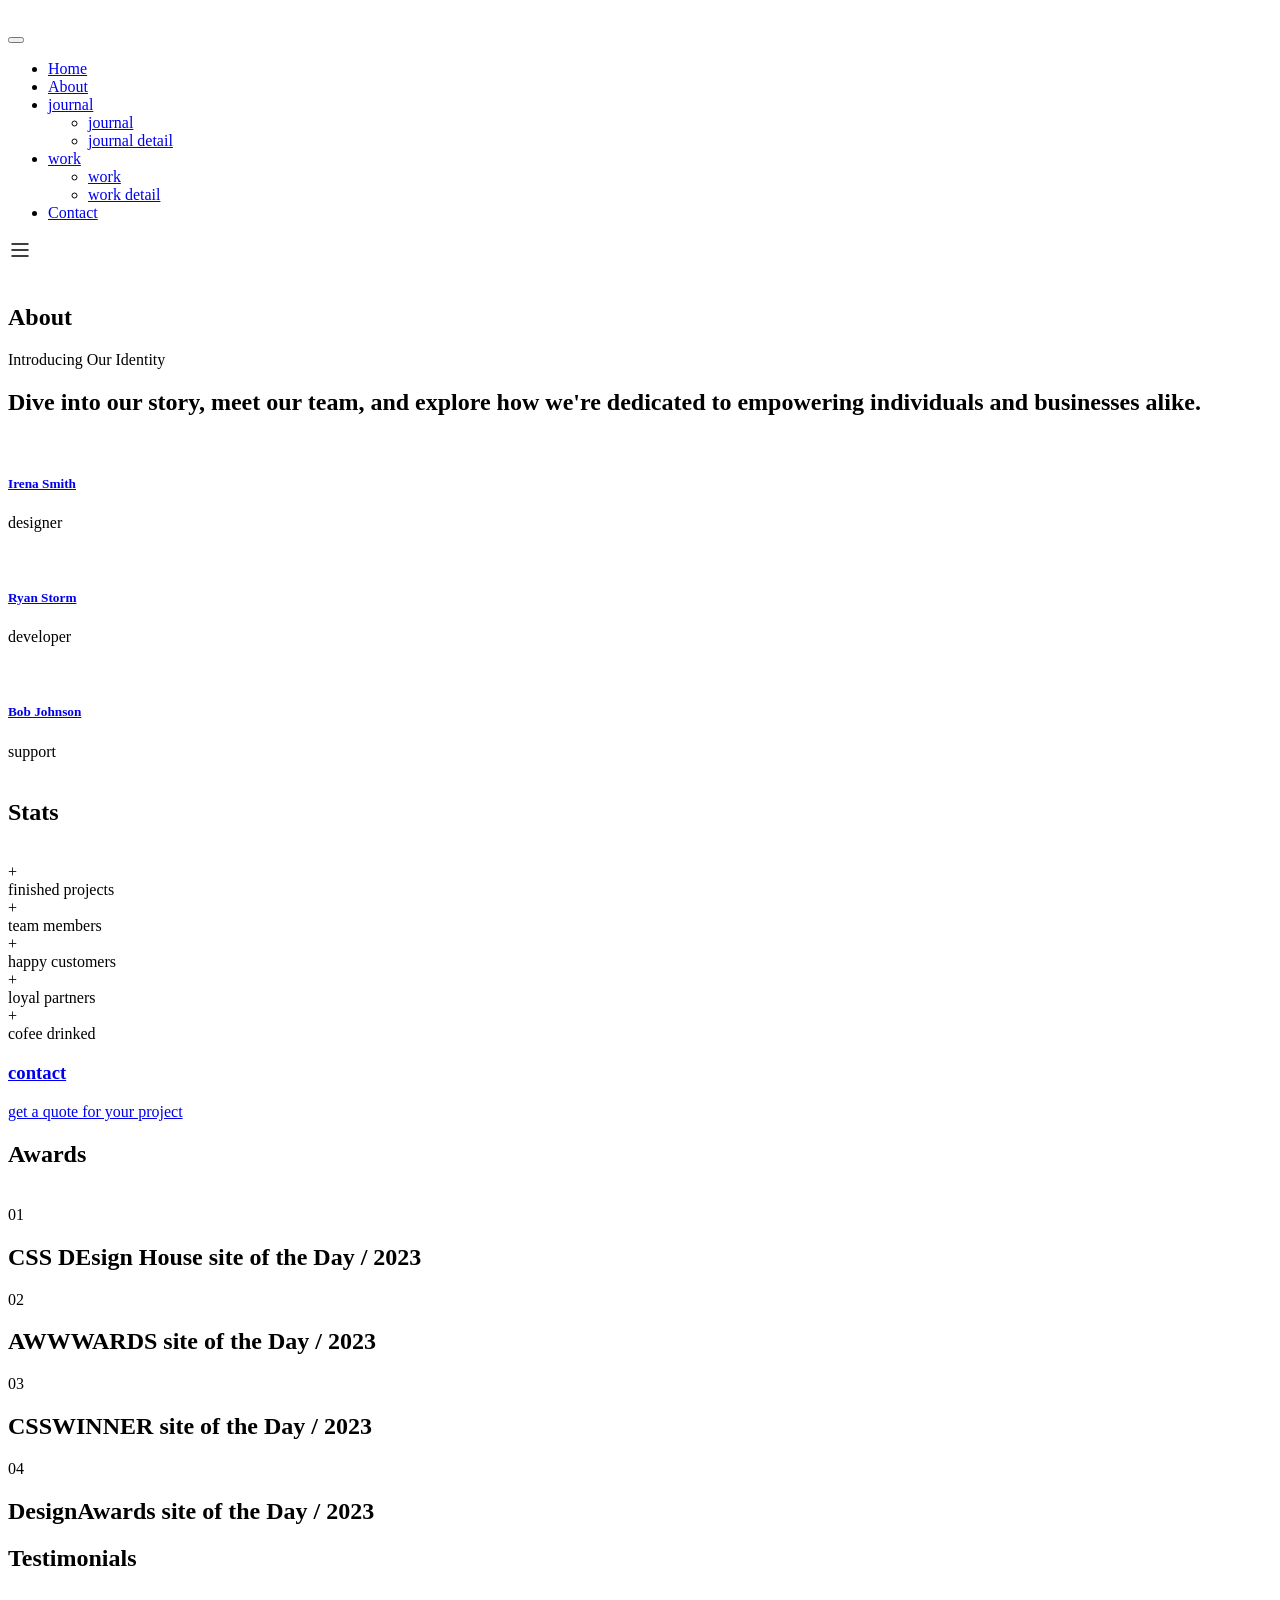
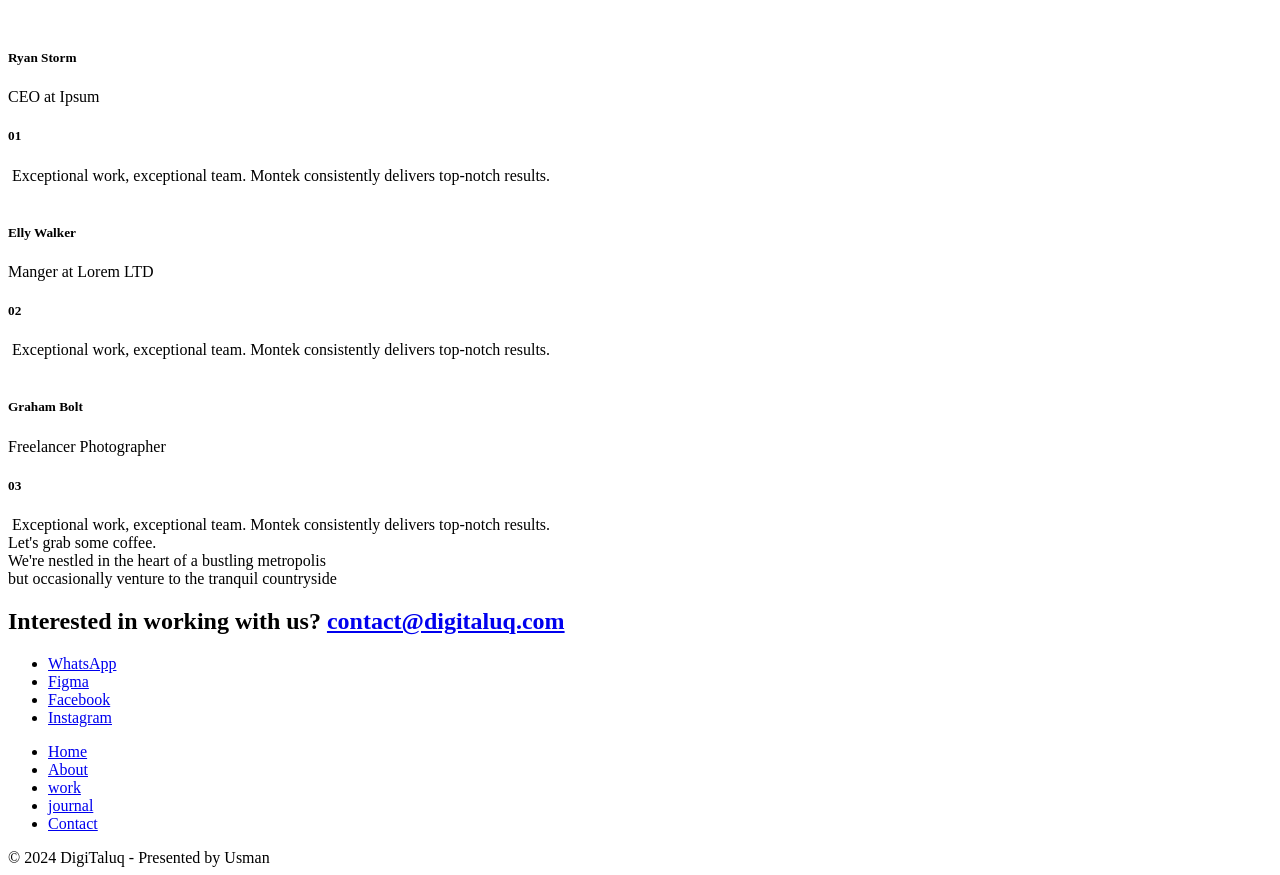
==== about.html @ 2483b6c7 "Add files via upload" ====
<!DOCTYPE html>
<html>
<head>
<meta charset="utf-8">
<title>DigiTaluq-Branding Agency | About Us</title>
<!-- Stylesheets -->
<link href="assets/css/bootstrap.css" rel="stylesheet">
<link href="assets/css/style.css" rel="stylesheet">
<link href="assets/css/responsive.css" rel="stylesheet">

<link href="https://fonts.googleapis.com/css2?family=Lora:ital,wght@0,400;0,500;0,600;0,700;1,600;1,700&display=swap" rel="stylesheet">
<link href="https://fonts.googleapis.com/css2?family=Inter:wght@300;400;500;600;700;800;900&display=swap" rel="stylesheet">

<link rel="shortcut icon" href="assets/images/logo.png" type="image/x-icon">
<link rel="icon" href="assets/images/logo.png" type="image/x-icon">

<!-- Responsive -->
<meta http-equiv="X-UA-Compatible" content="IE=edge">
<meta name="viewport" content="width=device-width, initial-scale=1.0, maximum-scale=1.0, user-scalable=0">

</head>

<body>

<div class="page-wrapper image-layer" style="background-image:url()">	
	<!-- Main Header -->
	<header class="main-header">
		
		<!-- Header Lower -->
		<div class="header-lower">
			<div class="auto-container">
				<div class="inner-container">
					<div class="d-flex justify-content-between align-items-center flex-wrap">
						
						<div class="logo-box">
							<div class="logo"><a href="index.html"><img src="assets/images/logo.png" alt="" title=""></a></div>
						</div>
						
						<div class="nav-outer d-flex flex-wrap">
							<!-- Main Menu -->
							<nav class="main-menu navbar-expand-md">
								<div class="navbar-header">
									<!-- Toggle Button -->    	
									<button class="navbar-toggler" type="button" data-toggle="collapse" data-target="#navbarSupportedContent" aria-controls="navbarSupportedContent" aria-expanded="false" aria-label="Toggle navigation">
										<span class="icon-bar"></span>
										<span class="icon-bar"></span>
										<span class="icon-bar"></span>
									</button>
								</div>
								
								<div class="navbar-collapse collapse clearfix" id="navbarSupportedContent">
									<ul class="navigation clearfix">
										<li><a href="index.html">Home</a></li>
										<li><a href="about.html">About</a></li>
										<li class="dropdown"><a href="#">journal</a>
											<ul>
												<li><a href="journal.html">journal</a></li>
												<li><a href="journal-detail.html">journal detail</a></li>
											</ul>
										</li>
										<li class="dropdown"><a href="#">work</a>
											<ul>
												<li><a href="work.html">work</a></li>
												<li><a href="single-work.html">work detail</a></li>
											</ul>
										</li>
										<li><a href="contact.html">Contact</a></li>
									</ul>
								</div>
							</nav>
						</div>

						<!-- Mobile Navigation Toggler -->
						<div class="mobile-nav-toggler">
							<svg xmlns="http://www.w3.org/2000/svg" class="icon icon-tabler icon-tabler-menu-2" width="24" height="24" viewBox="0 0 24 24" stroke-width="1.5" stroke="currentColor" fill="none" stroke-linecap="round" stroke-linejoin="round"><path stroke="none" d="M0 0h24v24H0z" fill="none"/><path d="M4 6l16 0" /><path d="M4 12l16 0" /><path d="M4 18l16 0" /></svg>
						</div>
						
					</div>
				</div>
			</div>
		</div>
		<!--End Header Lower-->
		
		<!-- Mobile Menu  -->
		<div class="mobile-menu">
			<div class="menu-backdrop"></div>
			<div class="close-btn"><span class="icon fa-solid fa-xmark fa-fw"></span></div>
			
			<nav class="menu-box">
				<div class="nav-logo"><a href="index.html"><img src="assets/images/logo.png" alt="" title=""></a></div>
				<div class="menu-outer"><!--Here Menu Will Come Automatically Via Javascript / Same Menu as in Header--></div>
			</nav>
		</div>
		<!-- End Mobile Menu -->
	
	</header>
	<!-- End Main Header -->
	
	<!-- Page Title -->
	<section class="page-title">
		<div class="auto-container">
			<h1 class="page-title_heading">About</h1>
			<div class="page-title_text">Introducing Our Identity</div>
		</div>
	</section>
	<!-- End Page Title -->

	<!-- Team One -->
	<section class="team-one">
		<div class="auto-container">
			<!-- Title Box -->
			<div class="title-box">
				<h2>Dive into our story, meet our team, and explore how we're dedicated to empowering individuals and businesses alike.</h2>
			</div>
			<div class="row clearfix">
				
				<!-- Team Block One -->
				<div class="team-block_one col-lg-4 col-md-6 col-sm-12">
					<div class="team-block_one-inner">
						<div class="team-block_one-socials">
							<a href="https://www.linkedin.com"><img src="assets/images/icons/linkedin.png" alt="" /></a>
							<a href="https://www.dribbble.com"><img src="assets/images/icons/dribbble.png" alt="" /></a>
							<a href="https://www.facebook.com"><img src="assets/images/icons/facebook.png" alt="" /></a>
							<a href="https://www.instagram.com"><img src="assets/images/icons/instagram.png" alt="" /></a>
						</div>
						<h5 class="team-block_one-heading"><a href="journal-detail.html">Irena Smith</a></h5>
						<div class="team-block_one-designation">designer</div>
						<div class="team-block_one-image">
							<img src="assets/images/resource/team-1.png" alt="" />
						</div>
					</div>
				</div>
				
				<!-- Team Block One -->
				<div class="team-block_one col-lg-4 col-md-6 col-sm-12">
					<div class="team-block_one-inner">
						<div class="team-block_one-socials">
							<a href="https://www.linkedin.com"><img src="assets/images/icons/linkedin.png" alt="" /></a>
							<a href="https://www.dribbble.com"><img src="assets/images/icons/dribbble.png" alt="" /></a>
							<a href="https://www.facebook.com"><img src="assets/images/icons/facebook.png" alt="" /></a>
							<a href="https://www.instagram.com"><img src="assets/images/icons/instagram.png" alt="" /></a>
						</div>
						<h5 class="team-block_one-heading"><a href="journal-detail.html">Ryan Storm</a></h5>
						<div class="team-block_one-designation">developer</div>
						<div class="team-block_one-image">
							<img src="assets/images/resource/team-2.png" alt="" />
						</div>
					</div>
				</div>
				
				<!-- Team Block One -->
				<div class="team-block_one col-lg-4 col-md-6 col-sm-12">
					<div class="team-block_one-inner">
						<div class="team-block_one-socials">
							<a href="https://www.linkedin.com"><img src="assets/images/icons/linkedin.png" alt="" /></a>
							<a href="https://www.dribbble.com"><img src="assets/images/icons/dribbble.png" alt="" /></a>
							<a href="https://www.facebook.com"><img src="assets/images/icons/facebook.png" alt="" /></a>
							<a href="https://www.instagram.com"><img src="assets/images/icons/instagram.png" alt="" /></a>
						</div>
						<h5 class="team-block_one-heading"><a href="journal-detail.html">Bob Johnson</a></h5>
						<div class="team-block_one-designation">support</div>
						<div class="team-block_one-image">
							<img src="assets/images/resource/team-3.png" alt="" />
						</div>
					</div>
				</div>
				
			</div>
		</div>
	</section>
	<!-- End Team One -->
	
	<!-- Stats One -->
	<section class="stats-one style-two">
		<div class="auto-container">
			<!-- Sec Title -->
			<div class="sec-title">
				<h2 class="sec-title_heading">Stats</h2>
				<div class="sec-title_icon"><img src="assets/images/icons/icon-4.png" alt="" /></div>
			</div>
			<div class="inner-container">
				<div class="row clearfix">
					
					<!-- Counter Column -->
					<div class="counter-block_one col-lg-4 col-md-6 col-sm-6">
						<div class="counter-block_one-inner wow flipInX" data-wow-delay="0ms" data-wow-duration="1500ms">
							<div class="counter-block_one-counter"><span class="odometer" data-count="235"></span>+</div>
							<div class="counter-block_one-text">finished projects</div>
						</div>
					</div>
					
					<!-- Counter Column -->
					<div class="counter-block_one col-lg-4 col-md-6 col-sm-6">
						<div class="counter-block_one-inner wow flipInX" data-wow-delay="0ms" data-wow-duration="1500ms">
							<div class="counter-block_one-counter"><span class="odometer" data-count="25"></span>+</div>
							<div class="counter-block_one-text">team members</div>
						</div>
					</div>
					
					<!-- Counter Column -->
					<div class="counter-block_one col-lg-4 col-md-6 col-sm-6">
						<div class="counter-block_one-inner wow flipInX" data-wow-delay="0ms" data-wow-duration="1500ms">
							<div class="counter-block_one-counter"><span class="odometer" data-count="138"></span>+</div>
							<div class="counter-block_one-text">happy customers</div>
						</div>
					</div>
					
					<!-- Counter Column -->
					<div class="counter-block_one col-lg-4 col-md-6 col-sm-6">
						<div class="counter-block_one-inner wow flipInX" data-wow-delay="0ms" data-wow-duration="1500ms">
							<div class="counter-block_one-counter"><span class="odometer" data-count="42"></span>+</div>
							<div class="counter-block_one-text">loyal partners</div>
						</div>
					</div>
					
					<!-- Counter Column -->
					<div class="counter-block_one col-lg-4 col-md-6 col-sm-6">
						<div class="counter-block_one-inner wow flipInX" data-wow-delay="0ms" data-wow-duration="1500ms">
							<div class="counter-block_one-counter"><span class="odometer" data-count="15628"></span>+</div>
							<div class="counter-block_one-text">cofee drinked</div>
						</div>
					</div>
					
					<!-- Counter Column -->
					<div class="stats-one_contact-column col-lg-4 col-md-6 col-sm-6">
						<div class="stats-one_contact-inner wow flipInX" data-wow-delay="0ms" data-wow-duration="1500ms">
							<div class="stats-one_contact-content">
								<a href="contact.html">
								<div class="stats-one_contact-icon fa-regular fa-paper-plane fa-fw"></div>
								<h3>contact</h3>
								<div class="text">get a quote for your project</div>
								</a>
							</div>
						</div>
					</div>
					
				</div>
			</div>
		</div>
	</section>
	<!-- End Stats One -->
	
	<!-- Awards One -->
	<section class="awards-one">
		<div class="auto-container">
			<!-- Sec Title -->
			<div class="sec-title">
				<h2 class="sec-title_heading">Awards</h2>
				<div class="sec-title_icon"><img src="assets/images/icons/icon-5.png" alt="" /></div>
			</div>
			<div class="inner-container">
				
				<!-- Awards Block One -->
				<div class="awards-block_one">
					<div class="awards-block_one-inner">
						<a href="//" class="awards-block_one-link"></a>
						<div class="awards-block_one-content">
							<div class="awards-block_one-number">01</div>
							<h2 class="awards-block_one-title">CSS DEsign House <span>site of the Day  /  2023</span></h2>
							<div class="awards-block_one-arrow fa-solid fa-arrow-right fa-fw"></div>
						</div>
					</div>
				</div>
				
				<!-- Awards Block One -->
				<div class="awards-block_one">
					<div class="awards-block_one-inner">
						<a href="//" class="awards-block_one-link"></a>
						<div class="awards-block_one-content">
							<div class="awards-block_one-number">02</div>
							<h2 class="awards-block_one-title">AWWWARDS <span>site of the Day  /  2023</span></h2>
							<div class="awards-block_one-arrow fa-solid fa-arrow-right fa-fw"></div>
						</div>
					</div>
				</div>
				
				<!-- Awards Block One -->
				<div class="awards-block_one">
					<div class="awards-block_one-inner">
						<a href="//" class="awards-block_one-link"></a>
						<div class="awards-block_one-content">
							<div class="awards-block_one-number">03</div>
							<h2 class="awards-block_one-title">CSSWINNER <span>site of the Day  /  2023</span></h2>
							<div class="awards-block_one-arrow fa-solid fa-arrow-right fa-fw"></div>
						</div>
					</div>
				</div>
				
				<!-- Awards Block One -->
				<div class="awards-block_one">
					<div class="awards-block_one-inner">
						<a href="//" class="awards-block_one-link"></a>
						<div class="awards-block_one-content">
							<div class="awards-block_one-number">04</div>
							<h2 class="awards-block_one-title">DesignAwards <span>site of the Day  /  2023</span></h2>
							<div class="awards-block_one-arrow fa-solid fa-arrow-right fa-fw"></div>
						</div>
					</div>
				</div>
				
			</div>
		</div>
	</section>
	<!-- End Awards One -->
	
	<!-- Testimonial One -->
	<section class="testimonial-one style-two">
		<div class="auto-container">
			<!-- Sec Title -->
			<div class="sec-title">
				<h2 class="sec-title_heading">Testimonials</h2>
				<div class="sec-title_icon"><img src="assets/images/icons/icon-3.png" alt="" /></div>
			</div>
			<div class="three-item_carousel swiper-container">
				<div class="swiper-wrapper">

					<!-- Slide -->
					<div class="swiper-slide">
						<!-- Testimonial Block One -->
						<div class="testimonial-block_one">
							<div class="testimonial-block_one-inner">
								<div class="testimonial-block_one-content">
									<div class="testimonial-block_one-author">
										<img src="assets/images/resource/author-1.jpg" alt="" />
									</div>
									<h5 class="testimonial-block_one-name">Ryan Storm</h5>
									<div class="testimonial-block_one-designation">CEO at Ipsum</div>
									<h5 class="testimonial-block_one-number">01</h5>
								</div>
								<div class="testimonial-block_one-lower">
									<span class="quote_icon"><img src="assets/images/icons/quote.png" alt="" /></span>
									Exceptional work, exceptional team. Montek consistently delivers top-notch results.
								</div>
							</div>
						</div>
					</div>
					
					<!-- Slide -->
					<div class="swiper-slide">
						<!-- Testimonial Block One -->
						<div class="testimonial-block_one">
							<div class="testimonial-block_one-inner">
								<div class="testimonial-block_one-content">
									<div class="testimonial-block_one-author">
										<img src="assets/images/resource/author-2.jpg" alt="" />
									</div>
									<h5 class="testimonial-block_one-name">Elly Walker</h5>
									<div class="testimonial-block_one-designation">Manger at Lorem LTD</div>
									<h5 class="testimonial-block_one-number">02</h5>
								</div>
								<div class="testimonial-block_one-lower">
									<span class="quote_icon"><img src="assets/images/icons/quote.png" alt="" /></span>
									Exceptional work, exceptional team. Montek consistently delivers top-notch results.
								</div>
							</div>
						</div>
					</div>
					
					<!-- Slide -->
					<div class="swiper-slide">
						<!-- Testimonial Block One -->
						<div class="testimonial-block_one">
							<div class="testimonial-block_one-inner">
								<div class="testimonial-block_one-content">
									<div class="testimonial-block_one-author">
										<img src="assets/images/resource/author-3.jpg" alt="" />
									</div>
									<h5 class="testimonial-block_one-name">Graham Bolt</h5>
									<div class="testimonial-block_one-designation">Freelancer Photographer</div>
									<h5 class="testimonial-block_one-number">03</h5>
								</div>
								<div class="testimonial-block_one-lower">
									<span class="quote_icon"><img src="assets/images/icons/quote.png" alt="" /></span>
									Exceptional work, exceptional team. Montek consistently delivers top-notch results.
								</div>
							</div>
						</div>
					</div>
					
				</div>
			</div>
			
		</div>
	</section>
	<!-- End Testimonial One -->
	
	<!-- Main Footer -->
	<footer class="main-footer">
		<div class="auto-container">
			<!-- Widgets Section -->
			<div class="widgets-section">
				<div class="row clearfix">
					
					<!-- Footer Column -->
					<div class="footer-column col-lg-8 col-md-12 col-sm-12">
						<div class="footer-text">Let's grab some coffee. <br> We're nestled in the heart of a bustling metropolis <br> but occasionally venture to the tranquil countryside</div>
						<h2>Interested in working with us? <a href="mailto:f2018-45@bnu.edu.pk">contact@digitaluq.com</a></h2>
						<ul class="footer_socials">
							<li><a href="https://www.whatsapp.com">WhatsApp <i class="fa-solid fa-arrow-right fa-fw"></i></a></li>
							<li><a href="https://www.figma.com">Figma <i class="fa-solid fa-arrow-right fa-fw"></i></a></li>
							<li><a href="https://www.facebook.com">Facebook <i class="fa-solid fa-arrow-right fa-fw"></i></a></li>
							<li><a href="https://www.instagram.com">Instagram <i class="fa-solid fa-arrow-right fa-fw"></i></a></li>
						</ul>
					</div>
					
					<!-- Footer Column -->
					<div class="footer-column col-lg-4 col-md-12 col-sm-12">
						<ul class="footer_navs">
							<li><a href="index.html">Home <i class="fa-solid fa-arrow-right fa-fw"></i></a></li>
							<li><a href="about.html">About <i class="fa-solid fa-arrow-right fa-fw"></i></a></li>
							<li><a href="work.html">work <i class="fa-solid fa-arrow-right fa-fw"></i></a></li>
							<li><a href="journal.html">journal <i class="fa-solid fa-arrow-right fa-fw"></i></a></li>
							<li><a href="contact.html">Contact <i class="fa-solid fa-arrow-right fa-fw"></i></a></li>
						</ul>
					</div>
					
				</div>
			</div>
		</div>
		<div class="footer-bottom">
			<div class="auto-container">
				<div class="d-flex justify-content-between align-items-center flex-wrap">
					<div class="footer_copyright">&copy; 2024 DigiTaluq -  Presented by Usman</div>
			<a class="backtop down-box scroll-to-target" data-target=".page-wrapper">
<i class="fa-solid fa-arrow-up"></i>
			</a>
				</div>
			</div>
		</div>
	</footer>
	<!-- End Main Footer -->
	
</div>
<!-- End PageWrapper -->
<script src="assets/js/jquery.js"></script>
<script src="assets/js/popper.min.js"></script>
<script src="assets/js/bootstrap.min.js"></script>
<script src="assets/js/appear.js"></script>
<script src="assets/js/wow.js"></script>
<script src="assets/js/swiper.min.js"></script>
<script src="assets/js/odometer.js"></script>
<script src="assets/js/gsap.min.js"></script>
<script src="assets/js/SplitText.min.js"></script>
<script src="assets/js/ScrollTrigger.min.js"></script>
<script src="assets/js/ScrollToPlugin.min.js"></script>
<script src="assets/js/ScrollSmoother.min.js"></script>
<script src="assets/js/script.js"></script>
<!--[if lt IE 9]><script src="https://cdnjs.cloudflare.com/ajax/libs/html5shiv/3.7.3/html5shiv.js"></script><![endif]-->
<!--[if lt IE 9]><script src="js/respond.js"></script><![endif]-->

</body>
</html>
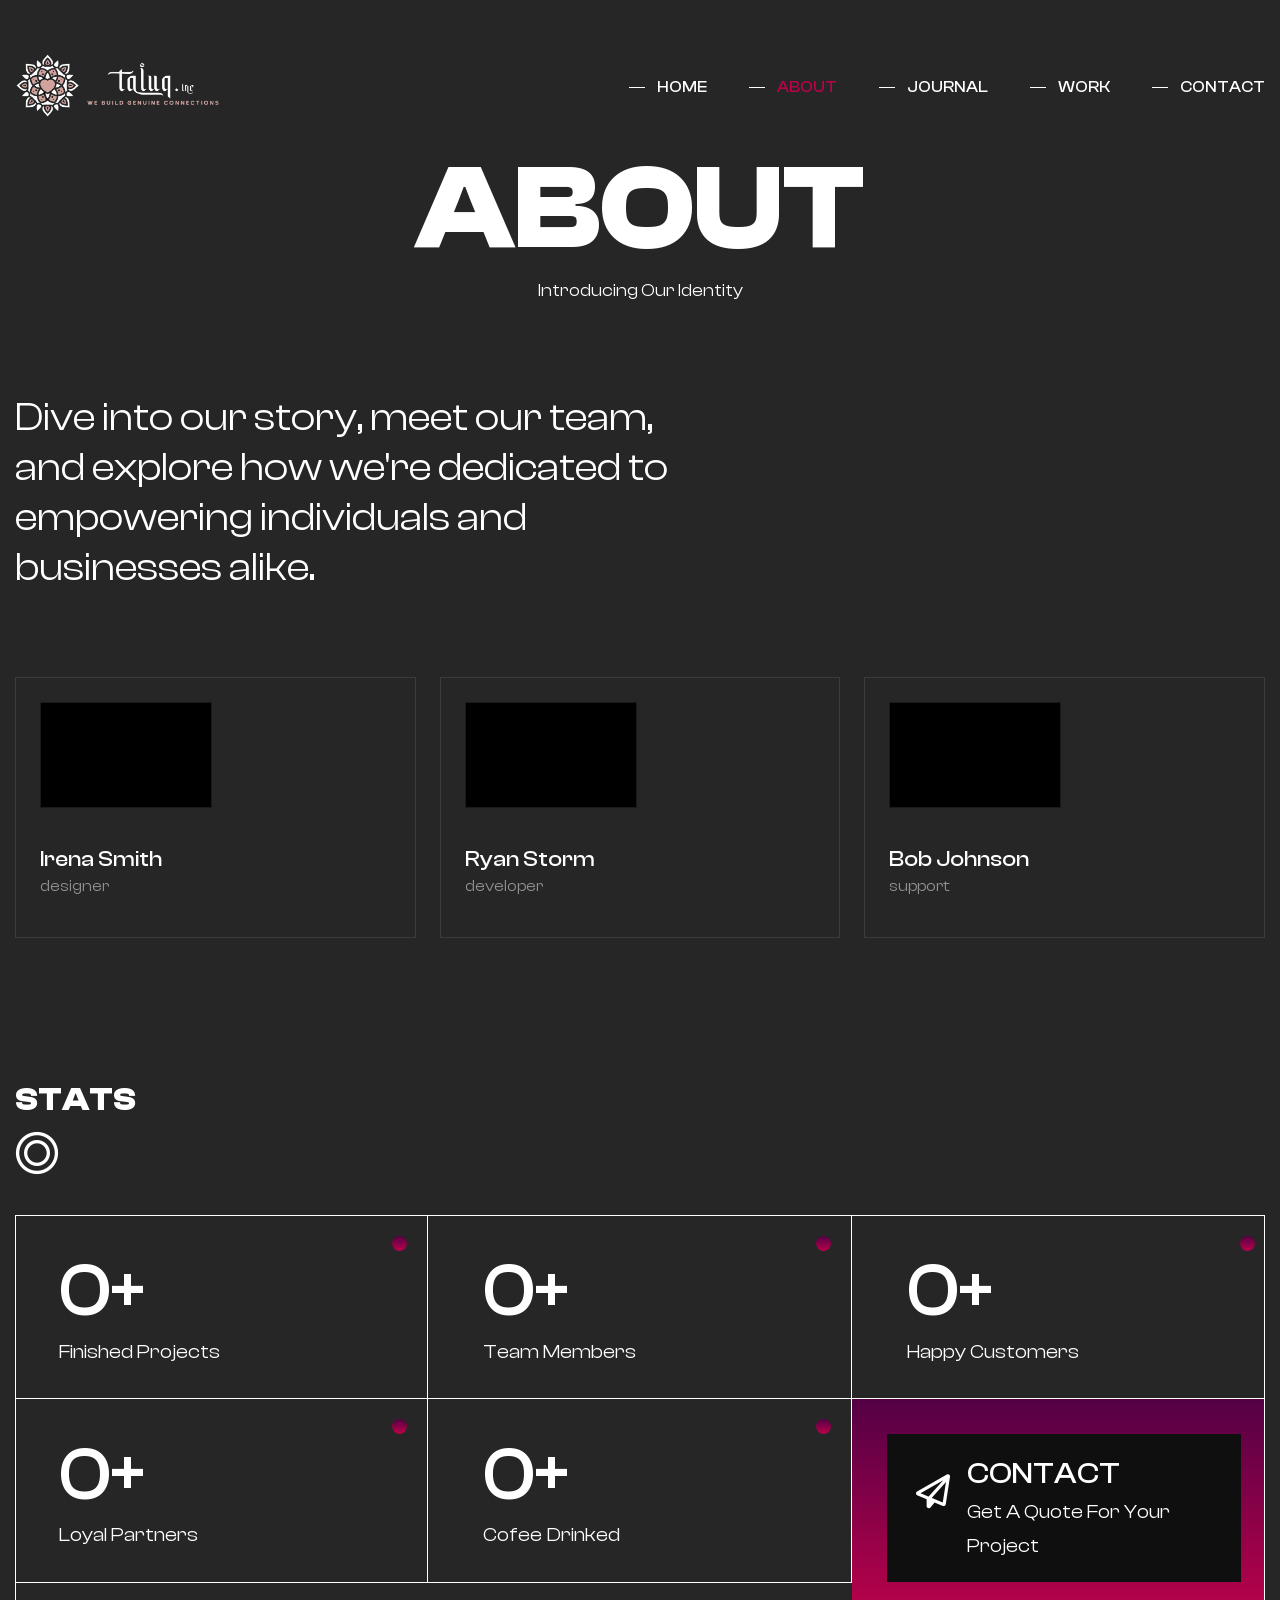
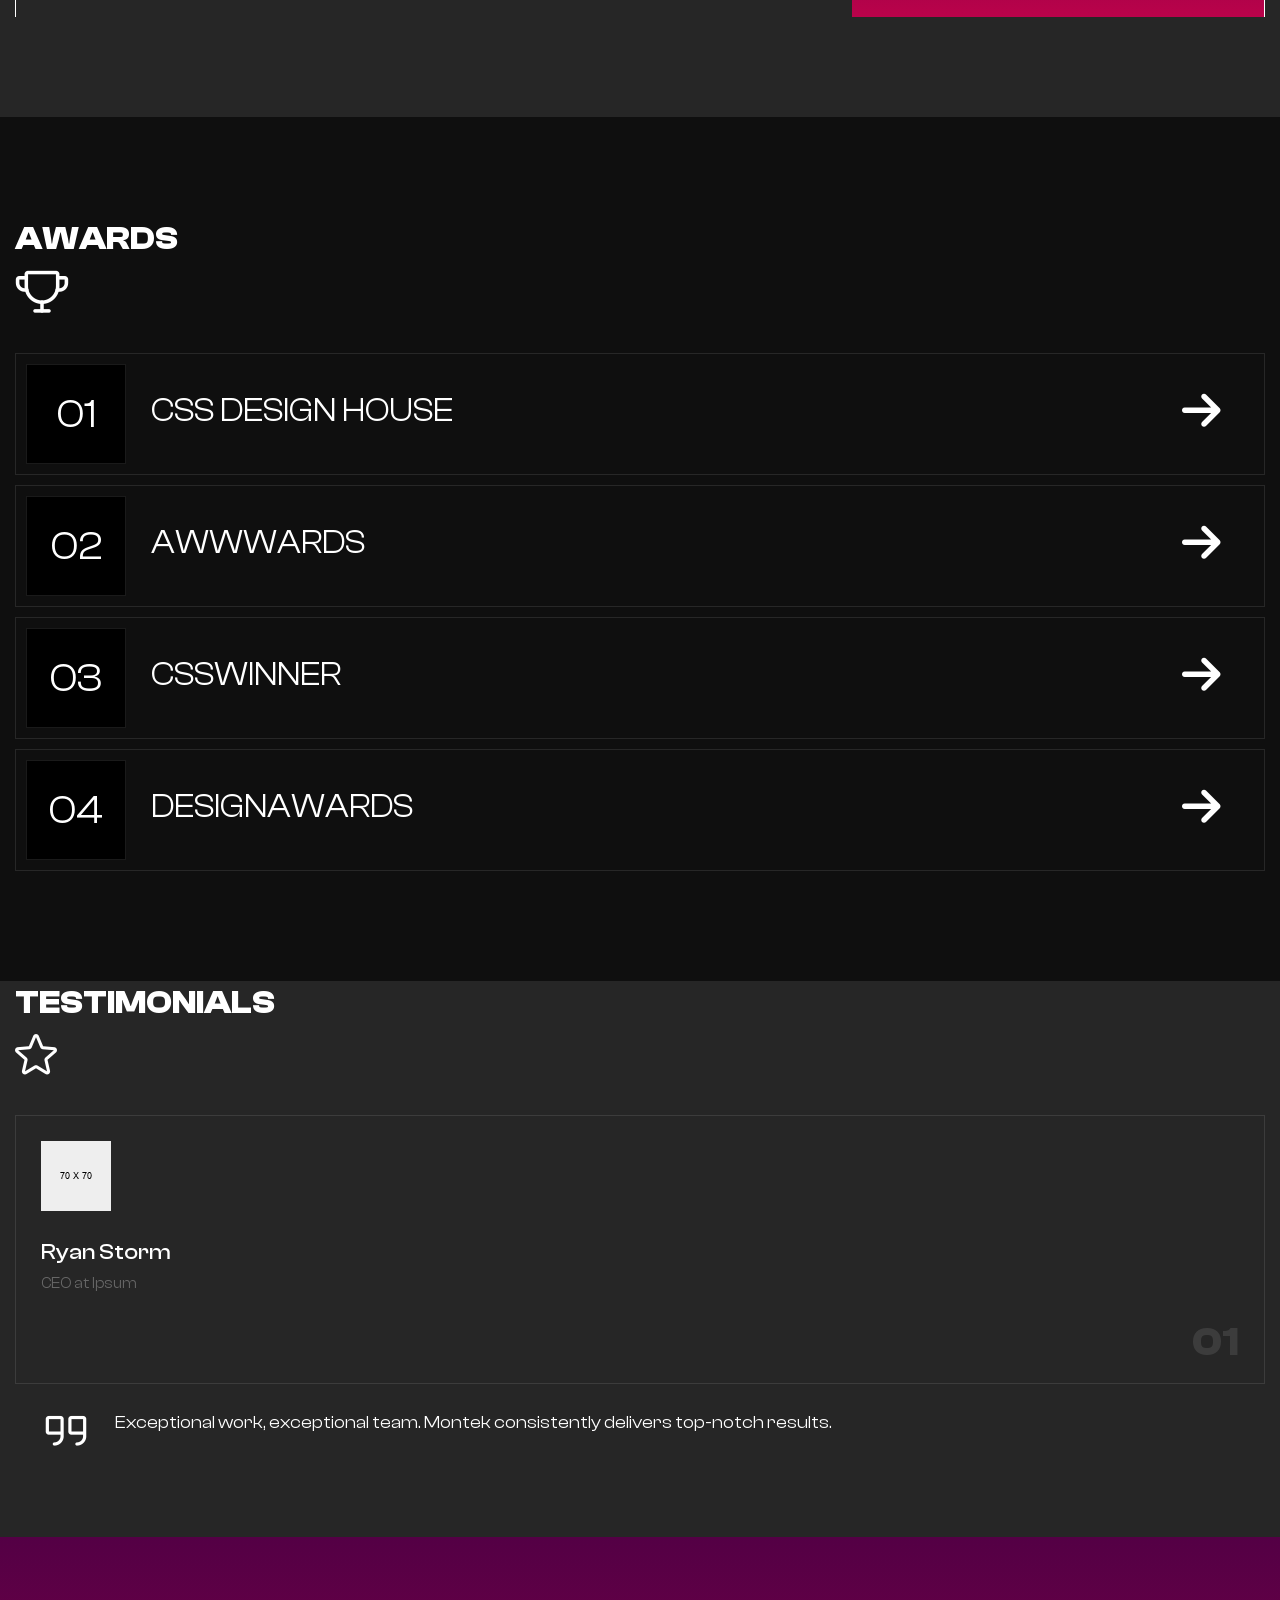
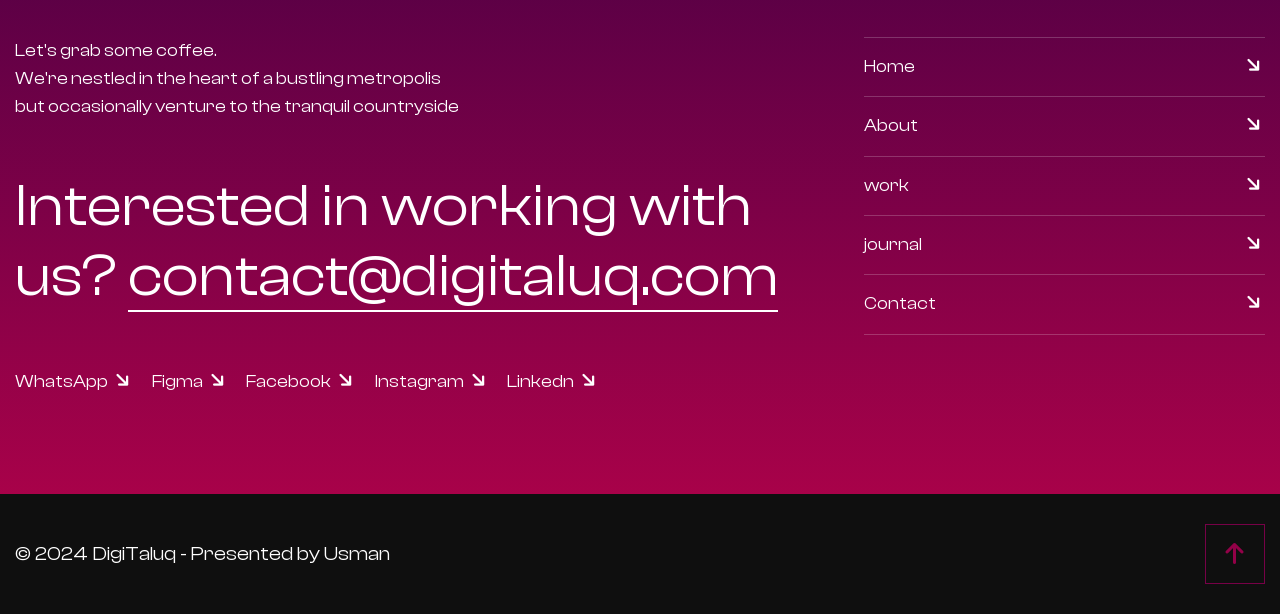
==== commit 8f25c5fa: "Update about.html" ====
--- a/about.html
+++ b/about.html
@@ -396,10 +396,11 @@
 						<div class="footer-text">Let's grab some coffee. <br> We're nestled in the heart of a bustling metropolis <br> but occasionally venture to the tranquil countryside</div>
 						<h2>Interested in working with us? <a href="mailto:f2018-45@bnu.edu.pk">contact@digitaluq.com</a></h2>
 						<ul class="footer_socials">
-							<li><a href="https://www.whatsapp.com">WhatsApp <i class="fa-solid fa-arrow-right fa-fw"></i></a></li>
-							<li><a href="https://www.figma.com">Figma <i class="fa-solid fa-arrow-right fa-fw"></i></a></li>
-							<li><a href="https://www.facebook.com">Facebook <i class="fa-solid fa-arrow-right fa-fw"></i></a></li>
-							<li><a href="https://www.instagram.com">Instagram <i class="fa-solid fa-arrow-right fa-fw"></i></a></li>
+							<li><a href="https://wa.me/+92329454515">WhatsApp <i class="fa-solid fa-arrow-right fa-fw"></i></a></li>
+							<li><a href="figma.com/digitaluqinc">Figma <i class="fa-solid fa-arrow-right fa-fw"></i></a></li>
+							<li><a href="facebook.com/digitaluqinc">Facebook <i class="fa-solid fa-arrow-right fa-fw"></i></a></li>
+							<li><a href="https://www.instagram.com/digitaluq.co">Instagram <i class="fa-solid fa-arrow-right fa-fw"></i></a></li>
+                            <li><a href="https://www.linkedin.com/company/digitaluq-inc/">Linkedn <i class="fa-solid fa-arrow-right fa-fw"></i></a></li>
 						</ul>
 					</div>
 					
@@ -449,4 +450,4 @@
 <!--[if lt IE 9]><script src="js/respond.js"></script><![endif]-->
 
 </body>
-</html>+</html>
--- a/assets/css/style.css
+++ b/assets/css/style.css
@@ -0,0 +1,1510 @@
+/* Montek Creative Agency Business HTML-5 Template */
+
+/************ TABLE OF CONTENTS ***************
+1. Fonts
+2. Reset
+3. Global
+4. Main Header
+5. Banner One
+6. Services One
+7. Gallery One
+8. journal One
+9. Testimonial One
+10. Counter One
+11. Awards One
+12. Main Footer
+13. Page Title
+14. Team One
+15. journal Detail
+16. Work One
+17. Work Detail
+18. Contact Info
+19. Contact Form
+
+====================================================================
+	Attachment Css Files
+====================================================================
+
+***/
+
+@import url('global.css');
+@import url('header.css');
+@import url('footer.css');
+@import url('animate.css');
+@import url('swiper.min.css');
+@import url('font-awesome.css');
+@import url('custom-animate.css');
+@import url('odometer-theme-default.css');
+
+/*** 
+
+====================================================================
+	Banner One
+====================================================================
+
+***/
+
+.banner-one{
+	position:relative;
+	padding:280px 0px 80px;
+	background-size:cover;
+}
+
+.banner-one:before{
+	position:absolute;
+	content:'';
+	left:0px;
+	top:0px;
+	right:0px;
+	bottom:0px;
+	opacity:0.90;
+	background-color:var(--color-four);
+}
+
+.banner-one_content{
+	position:relative;
+	z-index: 2;
+}
+
+.banner-one_content-inner{
+	position:relative;
+}
+
+.banner-one_heading{
+	font-weight:700;
+	text-align:center;
+	margin-bottom:80px;
+	color: var(--white-color);
+	text-transform:uppercase;
+}
+
+.banner-one_text{
+	position: relative;
+	font-size: 30px;
+	line-height: 40px;
+	padding-top:20px;
+	padding-right:180px;
+	color: var(--white-color);
+	border-top:1px solid #540045;
+}
+
+.banner-one_text-two{
+	position: relative;
+	font-size: 30px;
+	line-height: 40px;
+	padding-bottom:20px;
+	padding-right:180px;
+	color: var(--white-color);
+	border-bottom:1px solid var(--white-color);
+}
+
+.banner-one .down-box{
+	position:absolute;
+	left:47%;
+	bottom:65px;
+	z-index:10;
+	width:125px;
+	height:125px;
+	cursor:pointer;
+	-webkit-animation: icon-bounce 0.8s ease-out infinite;
+    animation: icon-bounce 0.8s ease-out infinite;
+}
+
+/*** 
+
+====================================================================
+	Services One
+====================================================================
+
+***/
+
+.services-one{
+	position:relative;
+	padding:100px 0px 70px;
+	background: var(--main-color);
+	background: linear-gradient(to top, var(--main-color) 0%, var(--color-two) 100%);
+}
+
+.service-block_one{
+	position:relative;
+	margin-bottom:30px;
+}
+
+.service-block_one-inner{
+	position:relative;
+	padding:35px 40px;
+	border: 1px solid rgba(var(--white-color-rgb), 0.20);
+}
+
+.service-block_one-inner:before{
+	position:absolute;
+	content:'';
+	left:-1px;
+	top:-1px;
+	right:-1px;
+	bottom:-1px;
+	opacity:0;
+	transform:scale(1,0.2);
+	-webkit-transition:all 500ms ease;
+	-moz-transition:all 500ms ease;
+	-ms-transition:all 500ms ease;
+	-o-transition:all 500ms ease;
+	transition:all 500ms ease;
+	background-color:var(--color-three);
+}
+
+.service-block_one-inner:hover::before{
+	opacity:1;
+	transform:scale(1,1);
+}
+
+.service-block_one-heading{
+	position:relative;
+	font-weight:400;
+	color: #fff;
+}
+
+.service-block_one-heading a{
+	position:relative;
+	color:var(--white-color);
+}
+
+.service-block_one-icon{
+	position:relative;
+}
+
+/*** 
+
+====================================================================
+	Gallery One
+====================================================================
+
+***/
+
+.gallery-one{
+	position:relative;
+	padding:100px 0px 70px;
+	background-color: var(--color-four);
+}
+
+.gallery-block_one{
+	position:relative;
+	margin-bottom:30px;
+}
+
+.gallery-block_one-inner{
+	position:relative;
+}
+
+.gallery-block_one-content{
+	position:relative;
+	padding:25px 25px;
+	border: 1px solid rgba(var(--white-color-rgb), 0.20);
+}
+
+.gallery-block_one-content:before{
+	position:absolute;
+	content:'';
+	left:-1px;
+	top:-1px;
+	right:-1px;
+	bottom:-1px;
+	opacity:0;
+	transform:scale(0.2,1);
+	-webkit-transition:all 500ms ease;
+	-moz-transition:all 500ms ease;
+	-ms-transition:all 500ms ease;
+	-o-transition:all 500ms ease;
+	transition:all 500ms ease;
+	background: var(--main-color);
+    background: linear-gradient(to top, var(--main-color) 0%, var(--color-two) 100%);
+}
+
+.gallery-block_one-inner:hover .gallery-block_one-content:before{
+	opacity:1;
+	transform:scale(1,1);
+}
+
+.gallery-block_one-image{
+	position:relative;
+	overflow:hidden;
+	margin-bottom:25px;
+}
+
+.gallery-block_one-inner:hover .gallery-block_one-image:before{
+	-webkit-animation: shine 1s;
+	animation: shine 1s;
+}
+
+.gallery-block_one-image:before{
+	position: absolute;
+	top: 0;
+	left: -85%;
+	z-index: 99;
+	display: block;
+	content: '';
+	width: 50%;
+	height: 100%;
+	background: -o-linear-gradient(left, rgba(255, 255, 255, 0) 0%, rgba(255, 255, 255, .7) 100%);
+	background: -webkit-gradient(linear, left top, right top, from(rgba(255, 255, 255, 0)), to(rgba(255, 255, 255, .7)));
+	background: linear-gradient(to right, rgba(255, 255, 255, 0) 0%, rgba(255, 255, 255, .7) 100%);
+	-webkit-transform: skewX(-25deg);
+	-ms-transform: skewX(-25deg);
+	transform: skewX(-25deg);
+}
+
+.gallery-block_one-image img{
+	position:relative;
+	width:100%;
+	display:block;
+}
+
+.gallery-block_one-title{
+	position:relative;
+	font-size:18px;
+	text-transform:capitalize;
+	color:rgba(var(--white-color-rgb), 0.50);
+}
+
+.gallery-block_one-heading{
+	position:relative;
+	font-weight: 600;
+	margin-top:10px;
+	text-transform:uppercase;
+}
+
+.gallery-block_one-heading a{
+	position:relative;
+	color:rgba(var(--white-color-rgb), 1);
+}
+
+.gallery-block_one-heading a:hover{
+	color: rgb(255 255 255);
+}
+
+.service-block_one-more{
+	position:relative;
+	margin-left:25px;
+}
+
+.service-block_one-more .view-more{
+	position:relative;
+	font-size:16px;
+	line-height:1em;
+	display:inline-block;
+	padding:9px 45px 9px 10px;
+	color:var(--color-four);
+	text-transform:uppercase;
+	background-color:var(--white-color);
+}
+
+.service-block_one-more .view-more i{
+	position:absolute;
+	right:1px;
+	top:1px;
+	bottom:1px;
+	width:35px;
+	font-size:18px;
+	line-height:33px;
+	color:var(--white-color);
+	background-color:var(--color-four);
+}
+
+/*** 
+
+====================================================================
+	journal One
+====================================================================
+
+***/
+
+.journal-one{
+	position:relative;
+	padding:100px 0px 70px;
+	background-attachment:fixed;
+	background-size:cover;
+}
+
+.journal-one:before{
+	position:absolute;
+	content:'';
+	left:0px;
+	top:0px;
+	right:0px;
+	bottom:0px;
+	opacity:0.70;
+	background-color:var(--color-four);
+}
+
+.journal-one .journal-block_one{
+	width:20%;
+	float:left;
+	padding:0px 15px;
+}
+
+.journal-block_one{
+	position:relative;
+	margin-bottom:30px;
+}
+
+.journal-block_one-inner{
+	position:relative;
+	padding:25px 25px;
+	background-color:rgba(var(--black-color-rgb), 0.50);
+}
+
+.journal-block_one-inner:before{
+	position:absolute;
+	content:'';
+	left:-1px;
+	top:-1px;
+	right:-1px;
+	bottom:-1px;
+	opacity:0;
+	transform:scale(0.2,1);
+	-webkit-transition:all 500ms ease;
+	-moz-transition:all 500ms ease;
+	-ms-transition:all 500ms ease;
+	-o-transition:all 500ms ease;
+	transition:all 500ms ease;
+	background: var(--main-color);
+    background: linear-gradient(to top, var(--main-color) 0%, var(--color-two) 100%);
+}
+
+.journal-block_one-inner:hover::before{
+	opacity:1;
+	transform:scale(1,1);
+}
+
+.journal-block_one-title{
+	position:relative;
+	font-size:14px;
+	padding:5px 15px;
+	text-transform:capitalize;
+	color:var(--white-color);
+	display:inline-block;
+	-webkit-transition:all 500ms ease;
+	-moz-transition:all 500ms ease;
+	-ms-transition:all 500ms ease;
+	-o-transition:all 500ms ease;
+	transition:all 500ms ease;
+	border: 1px solid rgba(var(--white-color-rgb), 0.50);
+}
+
+.journal-block_one-inner:hover .journal-block_one-title{
+	color:var(--white-color);
+	border-color:var(--color-four);
+	background-color:var(--color-four);
+}
+
+.journal-block_one-heading{
+	position:relative;
+	font-weight:400;
+	margin-top:18px;
+	max-width:220px;
+	margin-bottom:110px;
+}
+
+.journal-block_one-heading a{
+	position:relative;
+	color:var(--white-color);
+}
+
+.journal-block_one-arrow{
+	position:absolute;
+	right:10px;
+	bottom:15px;
+	line-height:1em;
+	font-size:30px;
+	display:inline-block;
+	color:var(--white-color);
+	transform:rotate(45deg);
+}
+
+.journal-block_one-arrow:hover{
+	color:var(--color-four);
+}
+
+/*** 
+
+====================================================================
+	Testimonial One
+====================================================================
+
+***/
+
+.testimonial-one{
+	position:relative;
+	padding:100px 0px 70px;
+	background-color:var(--color-four);
+}
+
+.testimonial-one.style-two{
+	padding-top:0px;
+	background:none;
+}
+
+.testimonial-block_one{
+	position:relative;
+	margin-bottom:30px;
+}
+
+.testimonial-block_one-inner{
+	position:relative;
+}
+
+.testimonial-block_one-content{
+	position:relative;
+	padding:25px 25px;
+	-webkit-transition:all 500ms ease;
+	-moz-transition:all 500ms ease;
+	-ms-transition:all 500ms ease;
+	-o-transition:all 500ms ease;
+	transition:all 500ms ease;
+	border: 1px solid rgba(var(--white-color-rgb), 0.10);
+}
+
+.testimonial-block_one-content:before{
+	position:absolute;
+	content:'';
+	left:0px;
+	top:0px;
+	right:0px;
+	bottom:0px;
+	opacity:0;
+	background-color:var(--white-color);
+	
+	-webkit-transition: all 900ms ease;
+    -ms-transition: all 900ms ease;
+    -o-transition: all 900ms ease;
+    transition: all 900ms ease;
+    -webkit-transform: perspective(400px) rotateX(-90deg);
+    -moz-transform: perspective(400px) rotateX(-90deg);
+    -ms-transform: perspective(400px) rotateX(-90deg);
+    -o-transform: perspective(400px) rotateX(-90deg);
+    transform: perspective(400px) rotateX(-90deg);
+    -webkit-transform-origin: top;
+    -moz-transform-origin: top;
+    -ms-transform-origin: top;
+    -o-transform-origin: top;
+    transform-origin: top;
+    -ms-transition: all 0.5s;
+    -moz-transition: all 0.5s;
+    -webkit-transition: all 0.5s;
+    -o-transition: all 0.5s;
+    transition: all 0.5s;
+}
+
+.testimonial-block_one-inner:hover .testimonial-block_one-content:before{
+	opacity:1;
+	-webkit-transform: perspective(400px) rotateX(0deg);
+    -moz-transform: perspective(400px) rotateX(0deg);
+    -ms-transform: perspective(400px) rotateX(0deg);
+    -o-transform: perspective(400px) rotateX(0deg);
+    transform: perspective(400px) rotateX(0deg);
+}
+
+.testimonial-block_one-author{
+	position:relative;
+	width:70px;
+	height:70px;
+	display:inline-block;
+}
+
+.testimonial-block_one-name{
+	position:relative;
+	font-weight:500;
+	margin-top:25px;
+	color:var(--white-color);
+	-webkit-transition:all 500ms ease;
+	-moz-transition:all 500ms ease;
+	-ms-transition:all 500ms ease;
+	-o-transition:all 500ms ease;
+	transition:all 500ms ease;
+}
+
+.testimonial-block_one-inner:hover .testimonial-block_one-designation,
+.testimonial-block_one-inner:hover .testimonial-block_one-name{
+	color:var(--color-four);
+}
+
+.testimonial-block_one-designation{
+	position:relative;
+	font-weight:400;
+	font-size:15px;
+	margin-top:5px;
+	opacity:0.30;
+	color:var(--white-color);
+	-webkit-transition:all 500ms ease;
+	-moz-transition:all 500ms ease;
+	-ms-transition:all 500ms ease;
+	-o-transition:all 500ms ease;
+	transition:all 500ms ease;
+}
+
+.testimonial-block_one-number{
+	position:relative;
+	font-weight:700;
+	font-size:40px;
+	margin-top:30px;
+	opacity:0.10;
+	text-align:right;
+	color:var(--white-color);
+	-webkit-transition:all 500ms ease;
+	-moz-transition:all 500ms ease;
+	-ms-transition:all 500ms ease;
+	-o-transition:all 500ms ease;
+	transition:all 500ms ease;
+}
+
+.testimonial-block_one-inner:hover .testimonial-block_one-number{
+	opacity:1;
+	color:var(--color-four);
+}
+
+.testimonial-block_one-lower{
+	position:relative;
+	margin-left:30px;
+	margin-top:25px;
+	font-size:18px;
+	line-height:28px;
+	padding-left:70px;
+	color:var(--white-color);
+}
+
+.testimonial-block_one-lower .quote_icon{
+	position:absolute;
+	left:0px;
+	top:6px;
+	line-height:1em;
+}
+
+/*** 
+
+====================================================================
+	stats One
+====================================================================
+
+***/
+
+.stats-one{
+	position:relative;
+	padding:100px 0px 100px;
+	background-attachment:fixed;
+	background-size:cover;
+}
+
+.stats-one.style-two::before{
+	display:none;
+}
+
+.stats-one:before{
+	position:absolute;
+	content:'';
+	left:0px;
+	top:0px;
+	right:0px;
+	bottom:0px;
+	opacity:0.90;
+	background-color:var(--color-four);
+}
+
+.stats-one .inner-container{
+	position:relative;
+	overflow:hidden;
+	border: 1px solid rgba(var(--white-color-rgb), 1);
+	border-bottom:0px;
+}
+
+.stats-one .counter-block_one{
+	float:left;
+	padding:0px 0px;
+}
+
+.counter-block_one{
+	position:relative;
+}
+
+.counter-block_one-inner{
+	position:relative;
+	padding:35px 55px;
+	border-right: 1px solid rgba(var(--white-color-rgb), 1);
+	border-bottom: 1px solid rgba(var(--white-color-rgb), 1);
+}
+
+.counter-block_one-inner:before{
+	position:absolute;
+	content:'';
+	right:20px;
+	top:20px;
+	width:15px;
+	height:15px;
+	border-radius:50px;
+	background: var(--main-color);
+    background: linear-gradient(to top, var(--main-color) 0%, var(--color-two) 100%);
+}
+
+.counter-block_one-counter{
+	position:relative;
+	font-size:75px;
+	font-weight:500;
+	line-height:1em;
+	color:var(--white-color);
+}
+
+.counter-block_one-text{
+	position:relative;
+	font-size:20px;
+	margin-top:0px;
+	color:var(--white-color);
+	text-transform:capitalize;
+}
+
+.stats-one_contact-column{
+	padding:0px 0px;
+	float:left;
+}
+
+.stats-one .stats-one_contact-column{
+	position:relative;
+}
+
+.stats-one_contact-inner{
+	position:relative;
+	padding:35px 35px;
+	background: var(--main-color);
+    background: linear-gradient(to top, var(--main-color) 0%, var(--color-two) 100%);
+}
+
+.stats-one_contact-content{
+	position:relative;
+	padding:19px 30px 19px 80px;
+	background-color:var(--color-four);
+}
+
+.stats-one_contact-icon{
+	position:absolute;
+	left:25px;
+	top:40px;
+	font-size:34px;
+	line-height:1em;
+	color:var(--white-color);
+}
+
+.stats-one_contact-content h3{
+	position:relative;
+	font-size:30px;
+	font-weight:500;
+	color:var(--white-color);
+	text-transform:uppercase;
+}
+
+.stats-one_contact-content .text{
+	position:relative;
+	font-size:20px;
+	font-weight:400;
+	color:var(--white-color);
+	text-transform:capitalize;
+}
+
+/*** 
+
+====================================================================
+	Awards One
+====================================================================
+
+***/
+
+.awards-one{
+	position:relative;
+	padding:100px 0px 100px;
+	background-color:var(--color-four);
+}
+
+.awards-one.style-two{
+	padding-top:0px;
+	background:none;
+}
+
+.awards-block_one{
+	position:relative;
+	margin-bottom:10px;
+}
+
+.awards-block_one-inner{
+	position:relative;
+	padding:10px 10px;
+	min-height:122px;
+	border: 1px solid rgba(var(--white-color-rgb), 0.10);
+}
+
+.awards-block_one-inner:before{
+	position:absolute;
+	content:'';
+	left:-1px;
+	top:-1px;
+	right:-1px;
+	bottom:-1px;
+	opacity:0;
+	transform:scale(1,0.2);
+	-webkit-transition:all 500ms ease;
+	-moz-transition:all 500ms ease;
+	-ms-transition:all 500ms ease;
+	-o-transition:all 500ms ease;
+	transition:all 500ms ease;
+	background: var(--main-color);
+    background: linear-gradient(to top, var(--main-color) 0%, var(--color-two) 100%);
+}
+
+.awards-block_one-inner:hover::before{
+	opacity:1;
+	transform:scale(1,1);
+}
+
+.awards-block_one-content{
+	position:relative;
+	padding-top:25px;
+	padding-left:125px;
+}
+
+.awards-block_one-number{
+	position:absolute;
+	left:0px;
+	top:0px;
+	width:100px;
+	height:100px;
+	font-size:40px;
+	line-height:98px;
+	text-align:center;
+	display:inline-block;
+	color:var(--white-color);
+	background-color:var(--black-color);
+	border: 1px solid rgba(var(--white-color-rgb), 0.10);
+}
+
+.awards-block_one-title{
+	position:relative;
+	font-weight:400;
+	color:var(--white-color);
+	text-transform:uppercase;
+}
+
+.awards-block_one-title span{
+	position:relative;
+	font-size:17px;
+	top:-5px;
+	opacity:0;
+	margin-left:10px;
+	-webkit-transition:all 500ms ease;
+	-moz-transition:all 500ms ease;
+	-ms-transition:all 500ms ease;
+	-o-transition:all 500ms ease;
+	transition:all 500ms ease;
+}
+
+.awards-block_one-inner:hover .awards-block_one-title span{
+	opacity:1;
+}
+
+.awards-block_one-arrow{
+	position:absolute;
+	right:25px;
+	top:25px;
+	z-index:1;
+	font-size:44px;
+	line-height:1em;
+	color:var(--white-color);
+}
+
+.awards-block_one-link{
+	position:absolute;
+	left:0px;
+	top:0px;
+	right:0px;
+	bottom:0px;
+	z-index:10;
+	display:block;
+}
+
+/*** 
+
+====================================================================
+	Page Title
+====================================================================
+
+***/
+
+.page-title{
+	position:relative;
+	text-align:center;
+	padding:150px 0px 90px;
+}
+
+.page-title_heading{
+	position:relative;
+	font-size:120px;
+	line-height:1em;
+	color:var(--white-color);
+	text-transform:uppercase;
+}
+
+.page-title_text{
+	position:relative;
+	font-size:18px;
+	margin-top:10px;
+	color:var(--white-color);
+}
+
+/*** 
+
+====================================================================
+	Team One
+====================================================================
+
+***/
+
+.team-one{
+	position:relative;
+	padding:0px 0px 0px;
+}
+
+.team-one .title-box{
+	position:relative;
+}
+
+.team-one .title-box h2{
+	position:relative;
+	font-size:40px;
+	font-weight:400;
+	line-height:50px;
+	max-width:670px;
+	margin-bottom:40px;
+	color:var(--white-color);
+}
+
+.team-block_one{
+	position:relative;
+	margin-bottom:40px;
+}
+
+.team-block_one-inner{
+	position:relative;
+	padding-left:25px;
+	padding-bottom:40px;
+}
+
+.team-block_one-inner:before{
+	position:absolute;
+	content:'';
+	left:0px;
+	top:45px;
+	right:0px;
+	bottom:0px;
+	border: 1px solid rgba(var(--white-color-rgb), 0.10);
+}
+
+.team-block_one-socials{
+	position:relative;
+	width:172px;
+	margin-top:70px;
+	display:inline-block;
+	padding:10px 9px 4px;
+	background-color:var(--black-color);
+	border: 1px solid rgba(var(--white-color-rgb), 0.10);
+}
+
+.team-block_one-socials a{
+	position:relative;
+	width:70px;
+	height:40px;
+	margin:0px 2px 5px;
+	line-height:38px;
+	text-align:center;
+	display:inline-block;
+	border: 1px solid rgba(var(--white-color-rgb), 0.10);
+}
+
+.team-block_one-socials a img{
+	position:relative;
+	width:24px;
+	top:-1px;
+}
+
+.team-block_one-socials a:hover{
+	
+}
+
+.team-block_one-image{
+	position:absolute;
+	right:30px;
+	bottom:0px;
+}
+
+.team-block_one-heading{
+	position:relative;
+	font-weight:500;
+	margin-top:35px;
+}
+
+.team-block_one-heading a{
+	position:relative;
+	color:var(--white-color);
+}
+
+.team-block_one-designation{
+	position:relative;
+	font-size:16px;
+	margin-top:0px;
+	opacity:0.50;
+	color:var(--white-color);
+}
+
+/*** 
+
+====================================================================
+	Contact One
+====================================================================
+
+***/
+
+.contact-one{
+	position:relative;
+	padding:30px 0px 70px;
+}
+
+.contact-one_info-column{
+	position:relative;
+	margin-bottom:30px;
+}
+
+.contact-one_info-outer{
+	position:relative;
+}
+
+.contact-one_heading{
+	position:relative;
+	font-size:40px;
+	font-weight:400;
+	color:var(--white-color);
+}
+
+.contact-one_list{
+	position:relative;
+	margin-top:25px;
+	padding:20px 0px;
+	border-top: 1px solid rgba(var(--white-color-rgb), 0.50);
+	border-bottom: 1px solid rgba(var(--white-color-rgb), 0.50);
+}
+
+.contact-one_list li{
+	position:relative;
+	font-size:22px;
+	line-height:32px;
+	margin-bottom:20px;
+	color:var(--white-color);
+}
+
+.contact-one_list li a{
+	position:relative;
+	color:var(--white-color);
+}
+
+.contact-one_list li:nth-child(2){
+	margin-bottom:0px;
+}
+
+.contact-one_list li:last-child{
+	margin-bottom:0px;
+}
+
+.contact-one_socials{
+	position:relative;
+	margin-top:25px;
+}
+
+.contact-one_socials li{
+	position:relative;
+	margin-right:10px;
+	display:inline-block;
+}
+
+.contact-one_socials li a{
+	position: relative;
+    font-size: 18px;
+    font-weight: 400;
+    color: var(--white-color);
+}
+
+.contact-one_form-column{
+	position:relative;
+	margin-bottom:30px;
+}
+
+.contact-one_form-outer{
+	position:relative;
+}
+
+.contact-one_form-outer h3{
+	position:relative;
+	font-weight: 400;
+	margin-bottom:20px;
+    color: var(--white-color);
+}
+
+
+/*** 
+
+====================================================================
+	Contact Form
+====================================================================
+
+***/
+
+.contact-form .form-group{
+	position: relative;
+	margin-bottom:20px;
+}
+
+.contact-form .form-group:last-child{
+	margin-bottom:0px;
+}
+
+.contact-form .form-group input[type="text"],
+.contact-form .form-group input[type="password"],
+.contact-form .form-group input[type="tel"],
+.contact-form .form-group input[type="email"],
+.contact-form .form-group select{
+	position:relative;
+	display:block;
+	width:100%;
+	line-height:28px;
+	padding:10px 20px;
+	height:60px;
+	border-radius:0px;
+	font-weight: 400;
+	font-size:20px;
+	color:var(--white-color);
+	-webkit-transition:all 300ms ease;
+	-ms-transition:all 300ms ease;
+	-o-transition:all 300ms ease;
+	-moz-transition:all 300ms ease;
+	transition:all 300ms ease;
+	background:none;
+	border:1px solid rgba(var(--white-color-rgb), 0.10);
+}
+
+.contact-form .form-group textarea::-webkit-input-placeholder,
+.contact-form .form-group input::-webkit-input-placeholder{
+	color:var(--white-color);
+}
+
+.contact-form .form-group input[type="text"]:focus,
+.contact-form .form-group input[type="password"]:focus,
+.contact-form .form-group input[type="tel"]:focus,
+.contact-form .form-group input[type="email"]:focus,
+.contact-form .form-group select:focus,
+.contact-form .form-group textarea:focus{
+	border-color:var(--white-color);
+}
+
+.contact-form .form-group textarea{
+	position:relative;
+	display:block;
+	width:100%;
+	font-size:20px;
+	line-height:24px;
+	padding:15px 20px 25px;
+	color:var(--white-color);
+	height:180px;
+	resize:none;
+	border-radius:0px;
+	font-weight: 400;
+	-webkit-transition:all 300ms ease;
+	-ms-transition:all 300ms ease;
+	-o-transition:all 300ms ease;
+	-moz-transition:all 300ms ease;
+	transition:all 300ms ease;
+	background:none;
+	border:1px solid rgba(var(--white-color-rgb), 0.10);
+}
+
+.contact-form .form-group button{
+	margin-top: 0px;
+	position: relative;
+    padding: 17px 40px;
+    border-radius: 0px;
+    font-weight: 400;
+    font-size: 20px;
+	color:var(--white-color);
+    display: inline-block;
+	text-transform:uppercase;
+    background: var(--main-color);
+    background: linear-gradient(to top, var(--main-color) 0%, var(--color-two) 100%);
+}
+
+.contact-form .form-group button:hover{
+	background-color: var(--color-two);
+}
+
+.contact-form input.error,
+.contact-form select.error,
+.contact-form textarea.error{
+	border-color:#ff0000 !important;	
+}
+
+.contact-form label.error{
+	display:block;
+	line-height:24px;
+	padding:5px 0px 0px;
+	margin:0px;
+	text-transform:uppercase;
+	font-size:12px;
+	color:#ff0000;
+	font-weight:500;	
+}
+
+/*** 
+
+====================================================================
+	journal One
+====================================================================
+
+***/
+
+.journal-two{
+	position:relative;
+	padding:30px 0px 70px;
+}
+
+.journal-two .journal-block_one{
+	width:20%;
+	float:left;
+	padding:0px 15px;
+}
+
+/*** 
+
+====================================================================
+	journal Detail
+====================================================================
+
+***/
+
+.journal-detail{
+	position:relative;
+	padding:180px 0px 50px;
+}
+
+.journal-detail .column{
+	position:relative;
+	margin-bottom:30px;
+}
+
+.journal-detail_image{
+	position:relative;
+	padding-right:30px;
+	margin-bottom:30px;
+}
+
+.journal-detail_image img{
+	position:relative;
+	width:100%;
+	display:block;
+}
+
+.journal-detail_title{
+	position:relative;
+	font-weight:400;
+	font-size:50px;
+	line-height:60px;
+	margin-bottom:15px;
+	color:var(--white-color);
+}
+
+.journal-detail p{
+	position:relative;
+	font-size:18px;
+	line-height:28px;
+	margin-bottom:15px;
+	color:var(--white-color);
+}
+
+/*** 
+
+====================================================================
+	Single Work
+====================================================================
+
+***/
+
+.single-work{
+	position:relative;
+	padding:180px 0px 50px;
+}
+
+.single-work .column{
+	position:relative;
+	margin-bottom:30px;
+}
+
+.single-work_image{
+	position:relative;
+	padding-right:30px;
+	margin-bottom:30px;
+}
+
+.single-work_image img{
+	position:relative;
+	width:100%;
+	display:block;
+}
+
+.single-work_title{
+	position:relative;
+	font-size:60px;
+	font-weight:600;
+	line-height:70px;
+	margin-bottom:15px;
+	color:var(--white-color);
+	text-transform:uppercase;
+}
+
+.single-work p{
+	position:relative;
+	font-size:18px;
+	line-height:28px;
+	margin-bottom:15px;
+	color:var(--white-color);
+}
+
+.single-work_list{
+	position:relative;
+	margin-top:30px;
+	border:1px solid rgba(var(--white-color-rgb), 1);
+	border-bottom:0px;
+}
+
+.single-work_list li{
+	position:relative;
+	padding:20px 20px;
+	font-size:26px;
+	font-weight:500;
+	color:var(--white-color);
+	text-transform:uppercase;
+	border-bottom:1px solid rgba(var(--white-color-rgb), 1);
+}
+
+.single-work_list li span{
+	position:relative;
+	display:block;
+	font-size:18px;
+	margin-top:6px;
+	text-transform:capitalize;
+}
+
+/*** 
+
+====================================================================
+	Work One
+====================================================================
+
+***/
+
+.work-one{
+	position:relative;
+	padding:40px 0px 100px;
+}
+
+
+
+
+.robot {
+    position: absolute !important;
+    bottom: 0;
+    width: 100%;
+    z-index: 3;
+    mix-blend-mode: exclusion;
+}	
+
+.single-work_list a {
+    color: #fff;
+}
+
+.single-work_list a:hover {
+    color: #ba024a;
+}
+
+
+a.backtop {
+    background: transparent;
+    width: 60px;
+    height: 60px;
+    text-align: center;
+    line-height: 60px;
+    border: 1px solid #770147;
+    font-size: 24px;
+    color: #930148;
+
+    transition: background 0.5s ease, color 0.5s ease;
+}
+
+a.backtop:hover {
+    background: linear-gradient(45deg, #b9074c, #540045);
+    color: #fff;
+}
+
+.service-block_one-more {
+  position: relative;
+  z-index: 1;
+  opacity: 0;
+  transform: translateY(-50px);
+  transition: opacity 0.4s ease, transform 0.4s ease;
+}
+
+.gallery-block_one-inner:hover .service-block_one-more {
+  opacity: 1;
+  transform: translateY(0);
+}
+.row {
+    display: flex;
+    flex-wrap: wrap;
+}
+
+.team-block_one {
+    transition: opacity 0.3s, filter 0.3s;
+}
+
+.team-block_one-socials a {
+    transition: opacity 0.3s;
+    opacity: 0;
+}
+
+.team-block_one:hover .team-block_one-socials a {
+    opacity: 1;
+}
+
+.team-block_one:hover {
+    opacity: 1;
+    filter: blur(0);
+    z-index: 1; /* Bring the hovered block to the front */
+}
+
+/* General sibling combinators to blur and fade out other team members */
+.row:hover .team-block_one:not(:hover) {
+    opacity: 0.5;
+    filter: blur(2px);
+}
+.team-block_one {
+    transition: transform 0.7s ease;
+}
+.team-block_one:hover {
+    transform: translateY(-10px);
+}
+.team-block_one-socials a {
+    transition: transform 0.7s ease, opacity 0.7s ease;
+    transform: translateY(20px);
+    opacity: 0;
+}
+.team-block_one:hover .team-block_one-socials a {
+    transform: translateY(0);
+    opacity: 1;
+}
+/* Define keyframes for the animated gradient */
+@keyframes gradient-animation {
+    0% {
+        background-position: 0% 50%;
+    }
+    50% {
+        background-position: 100% 50%;
+    }
+    100% {
+        background-position: 0% 50%;
+    }
+}
+
+/* Base styles for social icons */
+.team-block_one-socials a {
+    position: relative;
+
+    background-size: 200% 200%;
+    transition: transform 0.3s ease-in-out;
+}
+
+/* Apply animated gradient on hover */
+.team-block_one-socials a:hover {
+    animation: gradient-animation 2s ease infinite;
+    transform: scale(1.1);    background: var(--main-color);
+    background: linear-gradient(to top, var(--main-color) 0%, var(--color-two) 100%);
+}
+.team-block_one-socials a:hover {
+    animation: gradient-animation 2s ease infinite;
+    transform: scale(1.1);
+    background: var(--main-color);
+    background: linear-gradient(to top, var(--main-color) 0%, var(--color-two) 100%);
+    transition: background 1s ease; /* Slower transition for the background */
+}
+.team-block_one-socials a {
+    position: relative;
+    background-size: 200% 200%;
+}
+
+/* Create a pseudo-element for the gradient background */
+.team-block_one-socials a::before {
+    content: '';
+    position: absolute;
+    top: 0;
+    left: 0;
+    width: 100%;
+    height: 100%;
+    background: linear-gradient(to top, var(--main-color) 0%, var(--color-two) 100%);
+    z-index: -1;
+    opacity: 0; /* Initially hidden */
+    transition: opacity 0.5s ease; /* Smooth transition for opacity */
+}
+
+/* Show the pseudo-element on hover */
+.team-block_one-socials a:hover::before {
+    opacity: 1; /* Show the gradient with transition */
+}
+
+/* Apply other styles */
+.team-block_one-socials a:hover {
+    animation: gradient-animation 2s ease infinite;
+    transform: scale(1.1);
+}
+/* Customize scrollbar track */
+::-webkit-scrollbar {
+    width: 10px; /* Width of the scrollbar */
+    background-color: transparent; /* Background color of the scrollbar track */
+}
+
+/* Customize scrollbar thumb */
+::-webkit-scrollbar-thumb {
+    background: var(--main-color);
+    background: linear-gradient(to top, var(--main-color) 0%, var(--color-two) 100%); /* Gradient for the scrollbar thumb */
+    border-radius: 10px; /* Rounded corners of the scrollbar thumb */
+    border: 2px solid transparent; /* Border of the scrollbar thumb */
+}
+
+/* On hover, change thumb color */
+::-webkit-scrollbar-thumb:hover {
+    background: linear-gradient(to top, var(--color-two) 0%, var(--main-color) 100%); /* Gradient for the scrollbar thumb on hover */
+}
+
+/* Customize scrollbar track when scrollbar is actively being scrolled */
+::-webkit-scrollbar-thumb:active {
+    background: linear-gradient(to top, var(--color-two) 0%, var(--main-color) 100%); /* Gradient for the scrollbar thumb when actively scrolling */
+}
+
+/* Customize scrollbar corner */
+::-webkit-scrollbar-corner {
+    background-color: transparent; /* Background color of the scrollbar corner */
+}
+
+/* Add gradient to scrollbar track */
+::-webkit-scrollbar-track {
+    background: linear-gradient(to top, var(--color-three) 0%, var(--color-four) 100%) !important; /* Gradient for the scrollbar track */
+}
+html {
+    scroll-behavior: smooth; /* Enable smooth scrolling behavior for the whole page */
+}
--- a/assets/css/responsive.css
+++ b/assets/css/responsive.css
@@ -0,0 +1,466 @@
+/* Contra Creative Agency Business HTML-5 Template */
+
+@media only screen and (max-width: 1400px){
+
+	.journel-two .journel-block_one{
+		width:25%;
+	}
+
+}
+
+@media only screen and (max-width: 1300px){
+
+	.main-header .main-menu .navigation > li > a{
+		font-size: 16px;
+	}
+	
+	.single-work_image,
+	.journel-detail_image{
+		padding-right:0px;
+	}
+
+}
+
+@media only screen and (max-width: 1240px){
+
+	.banner-one_text-two{
+		font-size:20px;
+		line-height:30px;
+		padding-right:50px;
+	}
+	
+	.banner-one_text{
+		font-size:20px;
+		line-height:30px;
+		padding-right:50px;
+	}
+	
+	.journel-one .journel-block_one {
+		width: 25%;
+	}
+	
+	.counter-block_one-inner{
+		padding:30px 30px;
+	}
+	
+	.stats-one_contact-inner{
+		padding:22px 15px;
+	}
+	
+	.stats-one_contact-content .text{
+		font-size:18px;
+	}
+	
+	.counter-block_one-counter{
+		font-size:60px;
+	}
+	
+}
+
+@media only screen and (max-width: 1140px){
+	
+	h1 {
+		line-height: 120px;
+		font-size: 120px;
+	}
+	
+	.journel-one .journel-block_one {
+		width: 33.333%;
+	}
+	
+	.stats-one_contact-content .text {
+		font-size: 16px;
+	}
+	
+	.journel-two .journel-block_one{
+		width:33.333%;
+	}
+
+}
+	
+@media only screen and (max-width: 1023px){
+	
+	.main-header .main-box .logo-box {
+		position:relative;
+		left:0px;
+		top:0px;
+		right:0px;
+		bottom:0px;
+		margin:0px;
+		text-align:left;
+	}
+	
+	.main-header .outer-box{
+		position: static;
+		display:block;
+	}
+
+	.main-header{
+		position:relative;
+		background-color: var(--color-two);
+	}
+	
+	.main-header .mobile-nav-toggler{
+		display:block;
+		margin-left: 20px;
+	}
+	
+	.main-header .sticky-header .mobile-nav-toggler{
+		display:block;
+	}
+	
+	.main-header .nav-outer,
+	.main-header .sticky-header .main-menu{
+		display:none;
+	}
+	
+	.main-header #navbarSupportedContent{
+		display:block;
+	}
+	
+	.main-header .mCSB_inside > .mCSB_container{
+		margin-right:0px;
+	}
+
+	.main-header .outer-box{
+		margin-left: 0px;
+	}
+	
+	.main-header .main-menu{
+		display: none;
+	}
+
+}
+
+@media only screen and (max-width: 991px){
+
+	.banner-one{
+		padding-top:100px;
+	}
+	
+	h3 {
+		line-height: 36px;
+		font-size: 26px;
+	}
+	
+	.service-block_one-inner {
+		padding: 20px 30px;
+	}
+	
+	.journel-one .journel-block_one {
+		width: 50%;
+	}
+	
+	.awards-block_one-title{
+		font-size:26px;
+	}
+	
+	.main-footer h2{
+		font-size:40px;
+		line-height:50px;
+	}
+
+	.page-title{
+		padding-top:100px;
+	}
+	
+	.team-block_one-image{
+		position:relative;
+		right:0px;
+		margin-top:20px;
+	}
+	
+	.team-block_one-inner{
+		padding-bottom:0px;
+		text-align:center;
+		padding-left:0px;
+	}
+	
+	.team-block_one-socials{
+		margin-top:30px;
+	}
+	
+	.team-block_one-inner::before{
+		top:0px;
+	}
+	
+	.journel-two .journel-block_one{
+		width:50%;
+	}
+	
+	.single-work .column:nth-child(2),
+	.journel-detail .column:nth-child(2){
+		order:1;
+	}
+	
+	.single-work .column:nth-child(1),
+	.journel-detail .column:nth-child(1){
+		order:2;
+	}
+	
+	.single-work,
+	.journel-detail{
+		padding-top:100px;
+	}
+
+}
+
+@media only screen and (max-width: 820px){
+
+	.banner-one .down-box{
+		display:none;
+	}
+	
+}
+
+@media only screen and (max-width: 767px){
+	
+	.main-header .sticky-header .outer-box{
+		display:block;
+		right: 0px;
+		left: auto;
+		top:0px;
+	}
+
+	.main-header .main-menu{
+		width:100%;
+		display:none;
+	}
+	
+	.main-header .main-menu .navbar-collapse > .navigation li.dropdown:after,
+	.main-header .main-menu .navigation > li > ul:before{
+		display:none !important;	
+	}
+	
+	.main-header .main-box .logo-box{
+		float:none;
+		text-align:center;
+		padding-bottom:10px;
+	}
+
+	.main-header .header-lower .outer-box{
+		position:relative;
+		z-index:12;
+		display:block;
+	}
+	
+	.main-header .main-menu .navbar-header .navbar-toggler{
+		display: inline-block;
+		z-index: 12;
+		width: 50px;
+		height: 40px;
+		float: none;
+		padding: 0px;
+		text-align: center;
+		border-radius: 0px;
+		background: none;
+		border: 1px solid #ffffff;
+	}
+	
+	.main-header .main-menu .navbar-header .navbar-toggler .icon-bar{
+		position: relative;
+		background: #ffffff;
+		height: 2px;
+		width: 26px;
+		display: block;
+		margin:0 auto;
+		margin:5px 11px;
+	}
+	
+	.main-header .nav-outer .mobile-nav-toggler{
+		display: block;
+	}
+	
+	.main-header #navbarSupportedContent{
+		display:block;
+	}
+	
+	.main-header .mCSB_inside > .mCSB_container{
+		margin-right:0px;
+	}
+	
+	h1 {
+		line-height: 80px;
+		font-size: 80px;
+	}
+	
+	.banner-one_text{
+		padding-right:0px;
+		margin-bottom:30px;
+	}
+	
+	.counter-block_one-counter {
+		font-size: 40px;
+	}
+	
+	.stats-one_contact-inner {
+		padding: 10px 10px;
+	}
+	
+	.stats-one_contact-content{
+		padding:20px 20px;
+	}
+	
+	.awards-block_one-arrow,
+	.stats-one_contact-icon{
+		display:none;
+	}
+	
+	.footer-bottom{
+		padding:15px 0px;
+	}
+	
+	.go-top_top,
+	.footer_copyright{
+		font-size:16px;
+	}
+	
+	.page-title_heading{
+		font-size:70px;
+		line-height:80px;
+	}
+	
+	.team-one .title-box h2{
+		font-size:26px;
+		line-height:36px;
+	}
+	
+	.stats-one.style-two{
+		padding-top:60px;
+	}
+	
+	.journel-detail_title{
+		font-size:40px;
+		line-height:50px;
+	}
+	
+	.journel-detail p{
+		font-size:16px;
+		line-height:26px;
+	}
+	
+}
+
+@media only screen and (max-width: 599px){
+
+	.banner-one_text-two,
+	.banner-one_text{
+		padding-right: 0px;
+	}
+
+	.banner-one_text-two br,
+	.banner-one_text br{
+		display:none;
+	}
+	
+	.journel-one .journel-block_one {
+		width: 100%;
+	}
+	
+	.stats-one .stats-one_contact-column,
+	.stats-one .counter-block_one{
+		width:100%;
+	}
+	
+	.counter-block_one-inner{
+		border-right:0px;
+	}
+	
+	.awards-block_one-content{
+		padding:0px 0px;
+	}
+	
+	.awards-block_one-number{
+		position:relative;
+		margin-bottom:20px;
+	}
+	
+	.go-top_top{
+		margin-top:15px;
+	}
+	
+	.journel-two .journel-block_one{
+		width:100%;
+	}
+	
+	.contact-one_heading{
+		font-size:30px;
+		line-height:40px;
+	}
+	
+	
+
+}
+
+@media only screen and (max-width: 479px) {
+	
+	h1 {
+		line-height: 40px;
+		font-size: 40px;
+	}
+	
+	.single-work_title,
+	h2 {
+		line-height: 38px;
+		font-size: 28px;
+	}
+	
+	.service-block_one-heading a br{
+		display:none;
+	}
+	
+	.gallery-block_one-content {
+		padding: 15px 15px;
+	}
+	
+	.service-block_one-inner {
+		padding: 20px 20px;
+	}
+	
+	.single-work_list li span,
+	.single-work p,
+	.banner-one_text-two,
+	.banner-one_text {
+		font-size: 16px;
+		line-height: 26px;
+	}
+	
+	.testimonial-block_one-content {
+		padding: 15px 15px;
+	}
+	
+	.contact-one_heading{
+		font-size:20px;
+		line-height:30px;
+	}
+	
+	.counter-block_one-text{
+		font-size:16px;
+	}
+	
+	.main-footer h2 {
+		font-size: 26px;
+		line-height: 36px;
+	}
+
+	.page-title_heading {
+		font-size: 50px;
+		line-height: 60px;
+	}
+	
+	.team-one .title-box h2 {
+		font-size: 20px;
+		line-height: 30px;
+	}
+
+	.journel-detail_title{
+		font-size:24px;
+		line-height:34px;
+	}
+	
+	.contact-one_list li{
+		font-size:18px;
+		line-height:28px;
+	}
+
+}
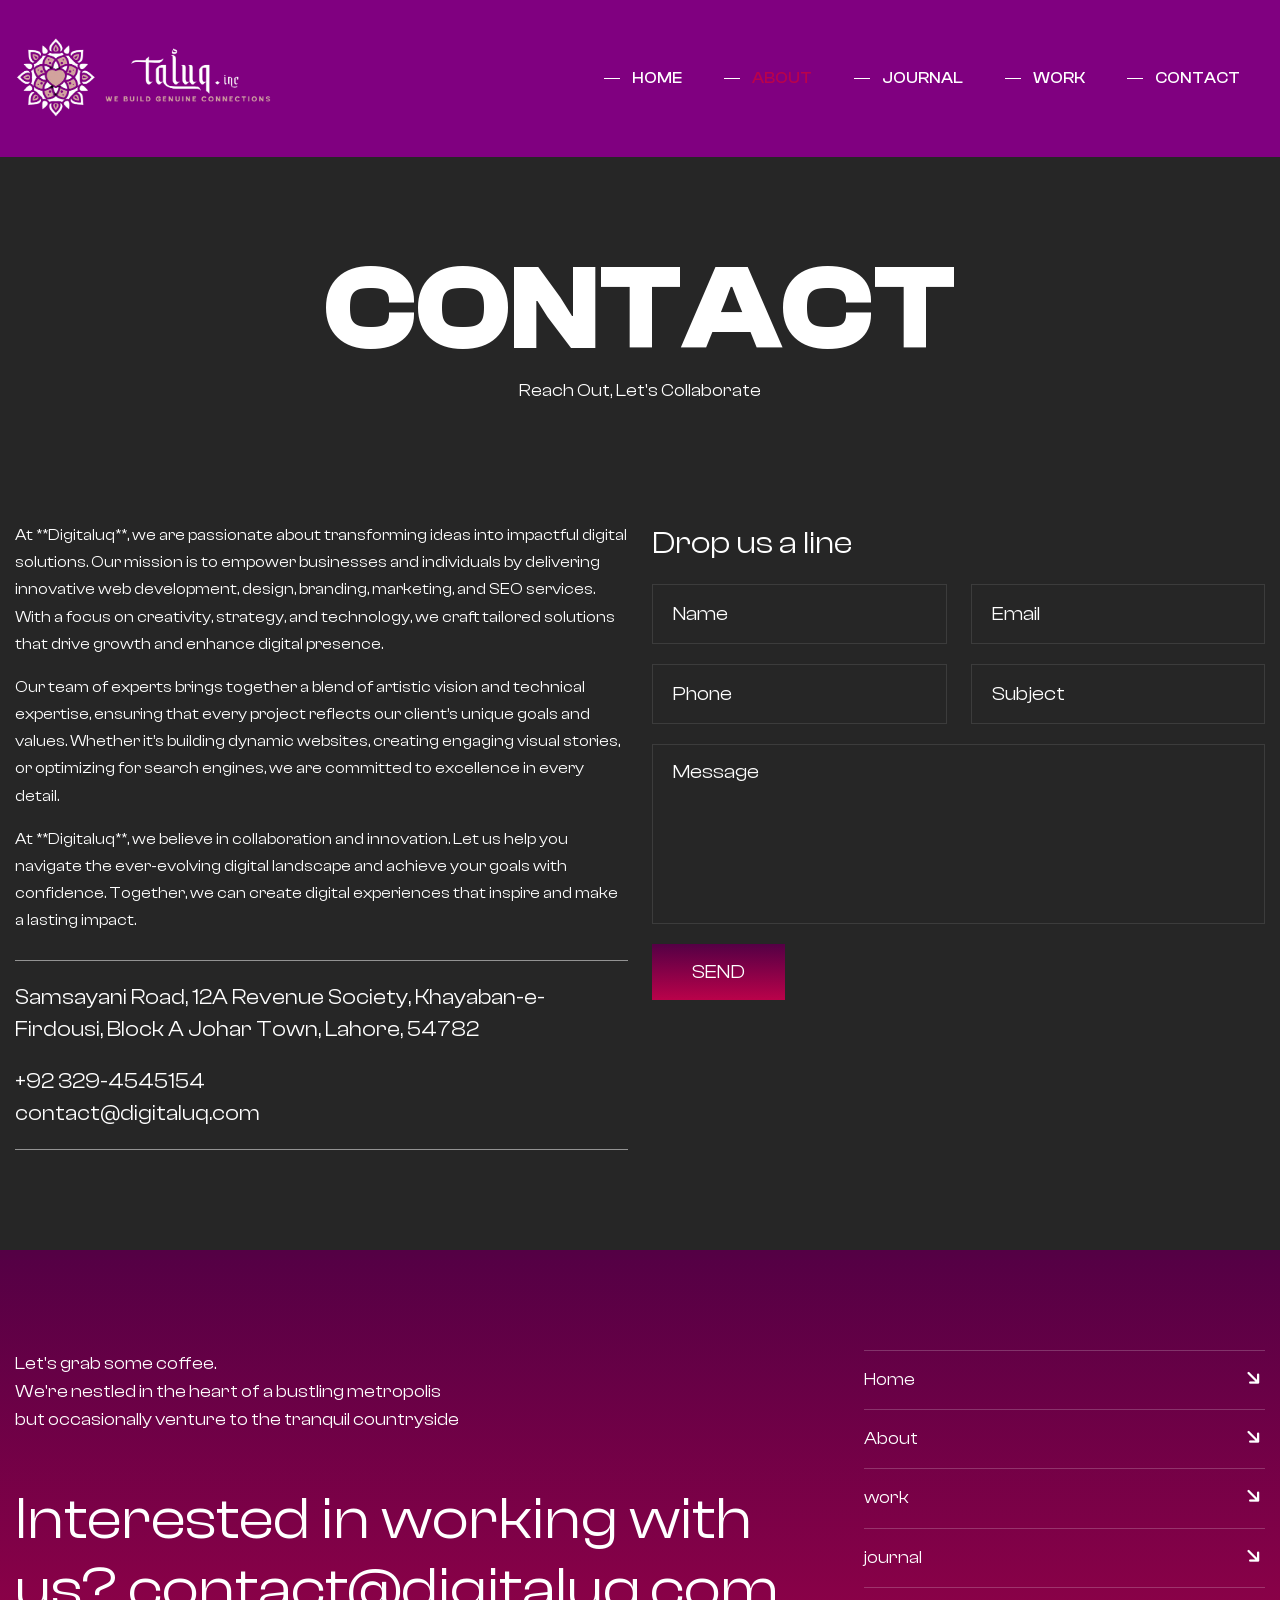
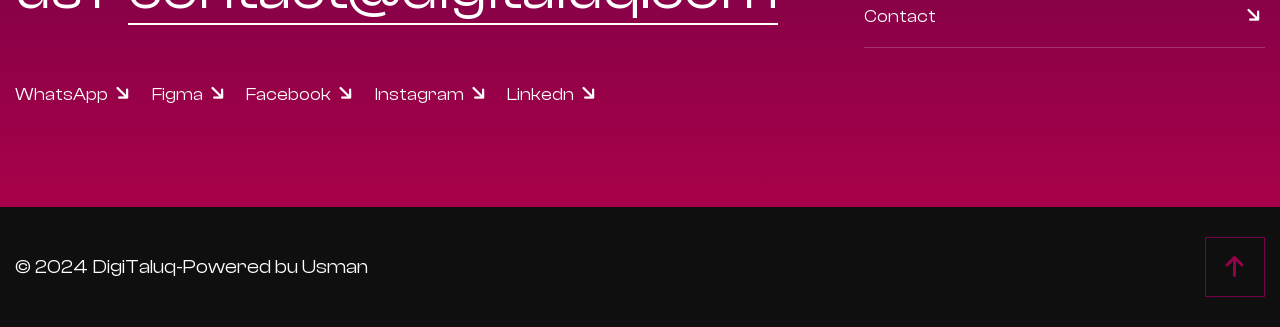
==== commit 3a1a1c56: "Initial commit" ====
--- a/about.html
+++ b/about.html
@@ -1,453 +1,277 @@
 <!DOCTYPE html>
 <html>
+
 <head>
-<meta charset="utf-8">
-<title>DigiTaluq-Branding Agency | About Us</title>
-<!-- Stylesheets -->
-<link href="assets/css/bootstrap.css" rel="stylesheet">
-<link href="assets/css/style.css" rel="stylesheet">
-<link href="assets/css/responsive.css" rel="stylesheet">
-
-<link href="https://fonts.googleapis.com/css2?family=Lora:ital,wght@0,400;0,500;0,600;0,700;1,600;1,700&display=swap" rel="stylesheet">
-<link href="https://fonts.googleapis.com/css2?family=Inter:wght@300;400;500;600;700;800;900&display=swap" rel="stylesheet">
-
-<link rel="shortcut icon" href="assets/images/logo.png" type="image/x-icon">
-<link rel="icon" href="assets/images/logo.png" type="image/x-icon">
-
-<!-- Responsive -->
-<meta http-equiv="X-UA-Compatible" content="IE=edge">
-<meta name="viewport" content="width=device-width, initial-scale=1.0, maximum-scale=1.0, user-scalable=0">
+	<meta charset="utf-8">
+	<title>DigiTaluq-Branding | Contact Us</title>
+	<!-- Stylesheets -->
+	<link href="assets/css/bootstrap.css" rel="stylesheet">
+	<link href="assets/css/style.css" rel="stylesheet">
+	<link href="assets/css/responsive.css" rel="stylesheet">
+
+	<link
+		href="https://fonts.googleapis.com/css2?family=Lora:ital,wght@0,400;0,500;0,600;0,700;1,600;1,700&display=swap"
+		rel="stylesheet">
+	<link href="https://fonts.googleapis.com/css2?family=Inter:wght@300;400;500;600;700;800;900&display=swap"
+		rel="stylesheet">
+
+	<link rel="shortcut icon" href="assets/images/logo.png" type="image/x-icon">
+	<link rel="icon" href="assets/images/logo.png" type="image/x-icon">
+
+	<!-- Responsive -->
+	<meta http-equiv="X-UA-Compatible" content="IE=edge">
+	<meta name="viewport" content="width=device-width, initial-scale=1.0, maximum-scale=1.0, user-scalable=0">
 
 </head>
 
 <body>
 
-<div class="page-wrapper image-layer" style="background-image:url()">	
-	<!-- Main Header -->
-	<header class="main-header">
-		
-		<!-- Header Lower -->
-		<div class="header-lower">
+	<div class="page-wrapper image-layer" style="background-image:url()">
+
+
+		<!-- Main Header -->
+		<header class="main-header">
+
+			<!-- Header Lower -->
+			<div class="header-lower">
+				<div class="auto-container">
+					<div class="inner-container">
+						<div class="d-flex justify-content-between align-items-center flex-wrap">
+
+							<div class="logo-box">
+								<div class="logo"><a href="index.html"><img src="assets/images/logo.png" alt=""
+											title=""></a></div>
+							</div>
+
+							<div class="nav-outer d-flex flex-wrap">
+								<!-- Main Menu -->
+								<nav class="main-menu navbar-expand-md">
+									<div class="navbar-header">
+										<!-- Toggle Button -->
+										<button class="navbar-toggler" type="button" data-toggle="collapse"
+											data-target="#navbarSupportedContent" aria-controls="navbarSupportedContent"
+											aria-expanded="false" aria-label="Toggle navigation">
+											<span class="icon-bar"></span>
+											<span class="icon-bar"></span>
+											<span class="icon-bar"></span>
+										</button>
+									</div>
+
+									<div class="navbar-collapse collapse clearfix" id="navbarSupportedContent">
+										<ul class="navigation clearfix">
+											<li><a href=index.html>Home</a></li>
+											<li><a href=about.html>About</a></li>
+											<li><a href=journal.html>Journal</a></li>
+											<li><a href=work.html>Work</a></li>
+											<li><a href=contact.html>Contact</a></li>
+											<ul>
+									</div>
+								</nav>
+							</div>
+
+							<!-- Mobile Navigation Toggler -->
+							<div class="mobile-nav-toggler">
+								<svg xmlns="http://www.w3.org/2000/svg" class="icon icon-tabler icon-tabler-menu-2"
+									width="24" height="24" viewBox="0 0 24 24" stroke-width="1.5" stroke="currentColor"
+									fill="none" stroke-linecap="round" stroke-linejoin="round">
+									<path stroke="none" d="M0 0h24v24H0z" fill="none" />
+									<path d="M4 6l16 0" />
+									<path d="M4 12l16 0" />
+									<path d="M4 18l16 0" />
+								</svg>
+							</div>
+
+						</div>
+					</div>
+				</div>
+			</div>
+			<!--End Header Lower-->
+
+			<!-- Mobile Menu  -->
+			<div class="mobile-menu">
+				<div class="menu-backdrop"></div>
+				<div class="close-btn"><span class="icon fa-solid fa-xmark fa-fw"></span></div>
+
+				<nav class="menu-box">
+					<div class="nav-logo"><a href="index.html"><img src="assets/images/logo.png" alt="" title=""></a>
+					</div>
+					<div class="menu-outer">
+						<!--Here Menu Will Come Automatically Via Javascript / Same Menu as in Header--></div>
+				</nav>
+			</div>
+			<!-- End Mobile Menu -->
+
+		</header>
+		<!-- End Main Header -->
+
+		<!-- Page Title -->
+		<section class="page-title">
 			<div class="auto-container">
-				<div class="inner-container">
+				<h1 class="page-title_heading">Contact</h1>
+				<div class="page-title_text">Reach Out, Let's Collaborate</div>
+			</div>
+		</section>
+		<!-- End Page Title -->
+
+		<!-- Contact One -->
+		<section class="contact-one">
+			<div class="auto-container">
+				<div class="row clearfix">
+
+					<!-- Info Column -->
+					<div class="contact-one_info-column col-lg-6 col-md-6 col-sm-12">
+						<div class="contact-one_info-outer">
+							<h2 class="contact-one_heading">
+								<p>At **Digitaluq**, we are passionate about transforming ideas into impactful digital
+									solutions. Our mission is to empower businesses and individuals by delivering
+									innovative web development, design, branding, marketing, and SEO services. With a
+									focus on creativity, strategy, and technology, we craft tailored solutions that
+									drive growth and enhance digital presence.</p>
+								<p>Our team of experts brings together a blend of artistic vision and technical
+									expertise, ensuring that every project reflects our client’s unique goals and
+									values. Whether it’s building dynamic websites, creating engaging visual stories, or
+									optimizing for search engines, we are committed to excellence in every detail.</p>
+								<p>At **Digitaluq**, we believe in collaboration and innovation. Let us help you
+									navigate the ever-evolving digital landscape and achieve your goals with confidence.
+									Together, we can create digital experiences that inspire and make a lasting impact.
+								</p>
+							</h2>
+							<ul class="contact-one_list">
+								<li>Samsayani Road, 12A Revenue Society, Khayaban-e-Firdousi, Block A Johar Town,
+									Lahore, 54782</li>
+								<li><a href="tel:+923294545154">+92 329-4545154</a></li>
+								<li><a href="mailto:contact@digitaluq.com">contact@digitaluq.com</a></a></li>
+							</ul>
+							</div>
+					</div>
+
+					<!-- Form Column -->
+					<div class="contact-one_form-column col-lg-6 col-md-6 col-sm-12">
+						<div class="contact-one_form-outer">
+							<h3>Drop us a line</h3>
+
+							<!-- Contact Form -->
+							<div class="contact-form">
+								<form action="https://api.web3forms.com/submit" method="POST" id="contact-form">
+
+									<input type="hidden" name="access_key" value="c4da1777-7fe9-4213-95c7-56e40cf6f3ed">
+									<div class="row clearfix">
+
+										<div class="col-lg-6 col-md-6 col-sm-12 form-group">
+											<input type="text" name="username" placeholder="Name" required="">
+										</div>
+
+										<div class="col-lg-6 col-md-6 col-sm-12 form-group">
+											<input type="email" name="email" placeholder="Email" required="">
+										</div>
+
+										<div class="col-lg-6 col-md-6 col-sm-12 form-group">
+											<input type="text" name="phone" placeholder="Phone" required="">
+										</div>
+
+										<div class="col-lg-6 col-md-6 col-sm-12 form-group">
+											<input class="text" type="text" name="query" placeholder="Subject"
+												required="">
+										</div>
+
+										<div class="col-lg-12 col-md-12 col-sm-12 form-group">
+											<textarea class="" name="message" placeholder="Message"></textarea>
+										</div>
+
+										<div class="col-lg-12 col-md-12 col-sm-12 form-group">
+											<!-- Button Box -->
+											<button type="submit" class="theme-btn submit-btn">
+												send
+											</button>
+										</div>
+
+									</div>
+								</form>
+							</div>
+							<!-- End Contact Form -->
+
+						</div>
+					</div>
+
+				</div>
+			</div>
+		</section>
+		<!-- Contact One -->
+
+		<!-- Main Footer -->
+		<footer class="main-footer">
+			<div class="auto-container">
+				<!-- Widgets Section -->
+				<div class="widgets-section">
+					<div class="row clearfix">
+
+						<!-- Footer Column -->
+						<div class="footer-column col-lg-8 col-md-12 col-sm-12">
+							<div class="footer-text">Let's grab some coffee. <br> We're nestled in the heart of a
+								bustling metropolis <br> but occasionally venture to the tranquil countryside</div>
+							<h2>Interested in working with us? <a
+									href="mailto:contact@digitaluq.com">contact@digitaluq.com</a></h2>
+							<ul class="footer_socials">
+								<li><a href="https://wa.me/+923294545154">WhatsApp <i
+											class="fa-solid fa-arrow-right fa-fw"></i></a></li>
+								<li><a href="figma.com/digitaluqinc">Figma <i
+											class="fa-solid fa-arrow-right fa-fw"></i></a></li>
+								<li><a href="facebook.com/digitaluqinc">Facebook <i
+											class="fa-solid fa-arrow-right fa-fw"></i></a></li>
+								<li><a href="https://www.instagram.com/digitaluq.co">Instagram <i
+											class="fa-solid fa-arrow-right fa-fw"></i></a></li>
+								<li><a href="https://www.linkedin.com/company/digitaluq-inc/">Linkedn <i
+											class="fa-solid fa-arrow-right fa-fw"></i></a></li>
+							</ul>
+						</div>
+
+						<!-- Footer Column -->
+						<div class="footer-column col-lg-4 col-md-12 col-sm-12">
+							<ul class="footer_navs">
+								<li><a href="index.html">Home <i class="fa-solid fa-arrow-right fa-fw"></i></a></li>
+								<li><a href="about.html">About <i class="fa-solid fa-arrow-right fa-fw"></i></a></li>
+								<li><a href="work.html">work <i class="fa-solid fa-arrow-right fa-fw"></i></a></li>
+								<li><a href="journal.html">journal <i class="fa-solid fa-arrow-right fa-fw"></i></a>
+								</li>
+								<li><a href="contact.html">Contact <i class="fa-solid fa-arrow-right fa-fw"></i></a>
+								</li>
+							</ul>
+						</div>
+
+					</div>
+				</div>
+			</div>
+			<div class="footer-bottom">
+				<div class="auto-container">
 					<div class="d-flex justify-content-between align-items-center flex-wrap">
-						
-						<div class="logo-box">
-							<div class="logo"><a href="index.html"><img src="assets/images/logo.png" alt="" title=""></a></div>
-						</div>
-						
-						<div class="nav-outer d-flex flex-wrap">
-							<!-- Main Menu -->
-							<nav class="main-menu navbar-expand-md">
-								<div class="navbar-header">
-									<!-- Toggle Button -->    	
-									<button class="navbar-toggler" type="button" data-toggle="collapse" data-target="#navbarSupportedContent" aria-controls="navbarSupportedContent" aria-expanded="false" aria-label="Toggle navigation">
-										<span class="icon-bar"></span>
-										<span class="icon-bar"></span>
-										<span class="icon-bar"></span>
-									</button>
-								</div>
-								
-								<div class="navbar-collapse collapse clearfix" id="navbarSupportedContent">
-									<ul class="navigation clearfix">
-										<li><a href="index.html">Home</a></li>
-										<li><a href="about.html">About</a></li>
-										<li class="dropdown"><a href="#">journal</a>
-											<ul>
-												<li><a href="journal.html">journal</a></li>
-												<li><a href="journal-detail.html">journal detail</a></li>
-											</ul>
-										</li>
-										<li class="dropdown"><a href="#">work</a>
-											<ul>
-												<li><a href="work.html">work</a></li>
-												<li><a href="single-work.html">work detail</a></li>
-											</ul>
-										</li>
-										<li><a href="contact.html">Contact</a></li>
-									</ul>
-								</div>
-							</nav>
-						</div>
-
-						<!-- Mobile Navigation Toggler -->
-						<div class="mobile-nav-toggler">
-							<svg xmlns="http://www.w3.org/2000/svg" class="icon icon-tabler icon-tabler-menu-2" width="24" height="24" viewBox="0 0 24 24" stroke-width="1.5" stroke="currentColor" fill="none" stroke-linecap="round" stroke-linejoin="round"><path stroke="none" d="M0 0h24v24H0z" fill="none"/><path d="M4 6l16 0" /><path d="M4 12l16 0" /><path d="M4 18l16 0" /></svg>
-						</div>
-						
-					</div>
-				</div>
-			</div>
-		</div>
-		<!--End Header Lower-->
-		
-		<!-- Mobile Menu  -->
-		<div class="mobile-menu">
-			<div class="menu-backdrop"></div>
-			<div class="close-btn"><span class="icon fa-solid fa-xmark fa-fw"></span></div>
-			
-			<nav class="menu-box">
-				<div class="nav-logo"><a href="index.html"><img src="assets/images/logo.png" alt="" title=""></a></div>
-				<div class="menu-outer"><!--Here Menu Will Come Automatically Via Javascript / Same Menu as in Header--></div>
-			</nav>
-		</div>
-		<!-- End Mobile Menu -->
-	
-	</header>
-	<!-- End Main Header -->
-	
-	<!-- Page Title -->
-	<section class="page-title">
-		<div class="auto-container">
-			<h1 class="page-title_heading">About</h1>
-			<div class="page-title_text">Introducing Our Identity</div>
-		</div>
-	</section>
-	<!-- End Page Title -->
-
-	<!-- Team One -->
-	<section class="team-one">
-		<div class="auto-container">
-			<!-- Title Box -->
-			<div class="title-box">
-				<h2>Dive into our story, meet our team, and explore how we're dedicated to empowering individuals and businesses alike.</h2>
-			</div>
-			<div class="row clearfix">
-				
-				<!-- Team Block One -->
-				<div class="team-block_one col-lg-4 col-md-6 col-sm-12">
-					<div class="team-block_one-inner">
-						<div class="team-block_one-socials">
-							<a href="https://www.linkedin.com"><img src="assets/images/icons/linkedin.png" alt="" /></a>
-							<a href="https://www.dribbble.com"><img src="assets/images/icons/dribbble.png" alt="" /></a>
-							<a href="https://www.facebook.com"><img src="assets/images/icons/facebook.png" alt="" /></a>
-							<a href="https://www.instagram.com"><img src="assets/images/icons/instagram.png" alt="" /></a>
-						</div>
-						<h5 class="team-block_one-heading"><a href="journal-detail.html">Irena Smith</a></h5>
-						<div class="team-block_one-designation">designer</div>
-						<div class="team-block_one-image">
-							<img src="assets/images/resource/team-1.png" alt="" />
-						</div>
-					</div>
-				</div>
-				
-				<!-- Team Block One -->
-				<div class="team-block_one col-lg-4 col-md-6 col-sm-12">
-					<div class="team-block_one-inner">
-						<div class="team-block_one-socials">
-							<a href="https://www.linkedin.com"><img src="assets/images/icons/linkedin.png" alt="" /></a>
-							<a href="https://www.dribbble.com"><img src="assets/images/icons/dribbble.png" alt="" /></a>
-							<a href="https://www.facebook.com"><img src="assets/images/icons/facebook.png" alt="" /></a>
-							<a href="https://www.instagram.com"><img src="assets/images/icons/instagram.png" alt="" /></a>
-						</div>
-						<h5 class="team-block_one-heading"><a href="journal-detail.html">Ryan Storm</a></h5>
-						<div class="team-block_one-designation">developer</div>
-						<div class="team-block_one-image">
-							<img src="assets/images/resource/team-2.png" alt="" />
-						</div>
-					</div>
-				</div>
-				
-				<!-- Team Block One -->
-				<div class="team-block_one col-lg-4 col-md-6 col-sm-12">
-					<div class="team-block_one-inner">
-						<div class="team-block_one-socials">
-							<a href="https://www.linkedin.com"><img src="assets/images/icons/linkedin.png" alt="" /></a>
-							<a href="https://www.dribbble.com"><img src="assets/images/icons/dribbble.png" alt="" /></a>
-							<a href="https://www.facebook.com"><img src="assets/images/icons/facebook.png" alt="" /></a>
-							<a href="https://www.instagram.com"><img src="assets/images/icons/instagram.png" alt="" /></a>
-						</div>
-						<h5 class="team-block_one-heading"><a href="journal-detail.html">Bob Johnson</a></h5>
-						<div class="team-block_one-designation">support</div>
-						<div class="team-block_one-image">
-							<img src="assets/images/resource/team-3.png" alt="" />
-						</div>
-					</div>
-				</div>
-				
-			</div>
-		</div>
-	</section>
-	<!-- End Team One -->
-	
-	<!-- Stats One -->
-	<section class="stats-one style-two">
-		<div class="auto-container">
-			<!-- Sec Title -->
-			<div class="sec-title">
-				<h2 class="sec-title_heading">Stats</h2>
-				<div class="sec-title_icon"><img src="assets/images/icons/icon-4.png" alt="" /></div>
-			</div>
-			<div class="inner-container">
-				<div class="row clearfix">
-					
-					<!-- Counter Column -->
-					<div class="counter-block_one col-lg-4 col-md-6 col-sm-6">
-						<div class="counter-block_one-inner wow flipInX" data-wow-delay="0ms" data-wow-duration="1500ms">
-							<div class="counter-block_one-counter"><span class="odometer" data-count="235"></span>+</div>
-							<div class="counter-block_one-text">finished projects</div>
-						</div>
-					</div>
-					
-					<!-- Counter Column -->
-					<div class="counter-block_one col-lg-4 col-md-6 col-sm-6">
-						<div class="counter-block_one-inner wow flipInX" data-wow-delay="0ms" data-wow-duration="1500ms">
-							<div class="counter-block_one-counter"><span class="odometer" data-count="25"></span>+</div>
-							<div class="counter-block_one-text">team members</div>
-						</div>
-					</div>
-					
-					<!-- Counter Column -->
-					<div class="counter-block_one col-lg-4 col-md-6 col-sm-6">
-						<div class="counter-block_one-inner wow flipInX" data-wow-delay="0ms" data-wow-duration="1500ms">
-							<div class="counter-block_one-counter"><span class="odometer" data-count="138"></span>+</div>
-							<div class="counter-block_one-text">happy customers</div>
-						</div>
-					</div>
-					
-					<!-- Counter Column -->
-					<div class="counter-block_one col-lg-4 col-md-6 col-sm-6">
-						<div class="counter-block_one-inner wow flipInX" data-wow-delay="0ms" data-wow-duration="1500ms">
-							<div class="counter-block_one-counter"><span class="odometer" data-count="42"></span>+</div>
-							<div class="counter-block_one-text">loyal partners</div>
-						</div>
-					</div>
-					
-					<!-- Counter Column -->
-					<div class="counter-block_one col-lg-4 col-md-6 col-sm-6">
-						<div class="counter-block_one-inner wow flipInX" data-wow-delay="0ms" data-wow-duration="1500ms">
-							<div class="counter-block_one-counter"><span class="odometer" data-count="15628"></span>+</div>
-							<div class="counter-block_one-text">cofee drinked</div>
-						</div>
-					</div>
-					
-					<!-- Counter Column -->
-					<div class="stats-one_contact-column col-lg-4 col-md-6 col-sm-6">
-						<div class="stats-one_contact-inner wow flipInX" data-wow-delay="0ms" data-wow-duration="1500ms">
-							<div class="stats-one_contact-content">
-								<a href="contact.html">
-								<div class="stats-one_contact-icon fa-regular fa-paper-plane fa-fw"></div>
-								<h3>contact</h3>
-								<div class="text">get a quote for your project</div>
-								</a>
-							</div>
-						</div>
-					</div>
-					
-				</div>
-			</div>
-		</div>
-	</section>
-	<!-- End Stats One -->
-	
-	<!-- Awards One -->
-	<section class="awards-one">
-		<div class="auto-container">
-			<!-- Sec Title -->
-			<div class="sec-title">
-				<h2 class="sec-title_heading">Awards</h2>
-				<div class="sec-title_icon"><img src="assets/images/icons/icon-5.png" alt="" /></div>
-			</div>
-			<div class="inner-container">
-				
-				<!-- Awards Block One -->
-				<div class="awards-block_one">
-					<div class="awards-block_one-inner">
-						<a href="//" class="awards-block_one-link"></a>
-						<div class="awards-block_one-content">
-							<div class="awards-block_one-number">01</div>
-							<h2 class="awards-block_one-title">CSS DEsign House <span>site of the Day  /  2023</span></h2>
-							<div class="awards-block_one-arrow fa-solid fa-arrow-right fa-fw"></div>
-						</div>
-					</div>
-				</div>
-				
-				<!-- Awards Block One -->
-				<div class="awards-block_one">
-					<div class="awards-block_one-inner">
-						<a href="//" class="awards-block_one-link"></a>
-						<div class="awards-block_one-content">
-							<div class="awards-block_one-number">02</div>
-							<h2 class="awards-block_one-title">AWWWARDS <span>site of the Day  /  2023</span></h2>
-							<div class="awards-block_one-arrow fa-solid fa-arrow-right fa-fw"></div>
-						</div>
-					</div>
-				</div>
-				
-				<!-- Awards Block One -->
-				<div class="awards-block_one">
-					<div class="awards-block_one-inner">
-						<a href="//" class="awards-block_one-link"></a>
-						<div class="awards-block_one-content">
-							<div class="awards-block_one-number">03</div>
-							<h2 class="awards-block_one-title">CSSWINNER <span>site of the Day  /  2023</span></h2>
-							<div class="awards-block_one-arrow fa-solid fa-arrow-right fa-fw"></div>
-						</div>
-					</div>
-				</div>
-				
-				<!-- Awards Block One -->
-				<div class="awards-block_one">
-					<div class="awards-block_one-inner">
-						<a href="//" class="awards-block_one-link"></a>
-						<div class="awards-block_one-content">
-							<div class="awards-block_one-number">04</div>
-							<h2 class="awards-block_one-title">DesignAwards <span>site of the Day  /  2023</span></h2>
-							<div class="awards-block_one-arrow fa-solid fa-arrow-right fa-fw"></div>
-						</div>
-					</div>
-				</div>
-				
-			</div>
-		</div>
-	</section>
-	<!-- End Awards One -->
-	
-	<!-- Testimonial One -->
-	<section class="testimonial-one style-two">
-		<div class="auto-container">
-			<!-- Sec Title -->
-			<div class="sec-title">
-				<h2 class="sec-title_heading">Testimonials</h2>
-				<div class="sec-title_icon"><img src="assets/images/icons/icon-3.png" alt="" /></div>
-			</div>
-			<div class="three-item_carousel swiper-container">
-				<div class="swiper-wrapper">
-
-					<!-- Slide -->
-					<div class="swiper-slide">
-						<!-- Testimonial Block One -->
-						<div class="testimonial-block_one">
-							<div class="testimonial-block_one-inner">
-								<div class="testimonial-block_one-content">
-									<div class="testimonial-block_one-author">
-										<img src="assets/images/resource/author-1.jpg" alt="" />
-									</div>
-									<h5 class="testimonial-block_one-name">Ryan Storm</h5>
-									<div class="testimonial-block_one-designation">CEO at Ipsum</div>
-									<h5 class="testimonial-block_one-number">01</h5>
-								</div>
-								<div class="testimonial-block_one-lower">
-									<span class="quote_icon"><img src="assets/images/icons/quote.png" alt="" /></span>
-									Exceptional work, exceptional team. Montek consistently delivers top-notch results.
-								</div>
-							</div>
-						</div>
-					</div>
-					
-					<!-- Slide -->
-					<div class="swiper-slide">
-						<!-- Testimonial Block One -->
-						<div class="testimonial-block_one">
-							<div class="testimonial-block_one-inner">
-								<div class="testimonial-block_one-content">
-									<div class="testimonial-block_one-author">
-										<img src="assets/images/resource/author-2.jpg" alt="" />
-									</div>
-									<h5 class="testimonial-block_one-name">Elly Walker</h5>
-									<div class="testimonial-block_one-designation">Manger at Lorem LTD</div>
-									<h5 class="testimonial-block_one-number">02</h5>
-								</div>
-								<div class="testimonial-block_one-lower">
-									<span class="quote_icon"><img src="assets/images/icons/quote.png" alt="" /></span>
-									Exceptional work, exceptional team. Montek consistently delivers top-notch results.
-								</div>
-							</div>
-						</div>
-					</div>
-					
-					<!-- Slide -->
-					<div class="swiper-slide">
-						<!-- Testimonial Block One -->
-						<div class="testimonial-block_one">
-							<div class="testimonial-block_one-inner">
-								<div class="testimonial-block_one-content">
-									<div class="testimonial-block_one-author">
-										<img src="assets/images/resource/author-3.jpg" alt="" />
-									</div>
-									<h5 class="testimonial-block_one-name">Graham Bolt</h5>
-									<div class="testimonial-block_one-designation">Freelancer Photographer</div>
-									<h5 class="testimonial-block_one-number">03</h5>
-								</div>
-								<div class="testimonial-block_one-lower">
-									<span class="quote_icon"><img src="assets/images/icons/quote.png" alt="" /></span>
-									Exceptional work, exceptional team. Montek consistently delivers top-notch results.
-								</div>
-							</div>
-						</div>
-					</div>
-					
-				</div>
-			</div>
-			
-		</div>
-	</section>
-	<!-- End Testimonial One -->
-	
-	<!-- Main Footer -->
-	<footer class="main-footer">
-		<div class="auto-container">
-			<!-- Widgets Section -->
-			<div class="widgets-section">
-				<div class="row clearfix">
-					
-					<!-- Footer Column -->
-					<div class="footer-column col-lg-8 col-md-12 col-sm-12">
-						<div class="footer-text">Let's grab some coffee. <br> We're nestled in the heart of a bustling metropolis <br> but occasionally venture to the tranquil countryside</div>
-						<h2>Interested in working with us? <a href="mailto:f2018-45@bnu.edu.pk">contact@digitaluq.com</a></h2>
-						<ul class="footer_socials">
-							<li><a href="https://wa.me/+92329454515">WhatsApp <i class="fa-solid fa-arrow-right fa-fw"></i></a></li>
-							<li><a href="figma.com/digitaluqinc">Figma <i class="fa-solid fa-arrow-right fa-fw"></i></a></li>
-							<li><a href="facebook.com/digitaluqinc">Facebook <i class="fa-solid fa-arrow-right fa-fw"></i></a></li>
-							<li><a href="https://www.instagram.com/digitaluq.co">Instagram <i class="fa-solid fa-arrow-right fa-fw"></i></a></li>
-                            <li><a href="https://www.linkedin.com/company/digitaluq-inc/">Linkedn <i class="fa-solid fa-arrow-right fa-fw"></i></a></li>
-						</ul>
-					</div>
-					
-					<!-- Footer Column -->
-					<div class="footer-column col-lg-4 col-md-12 col-sm-12">
-						<ul class="footer_navs">
-							<li><a href="index.html">Home <i class="fa-solid fa-arrow-right fa-fw"></i></a></li>
-							<li><a href="about.html">About <i class="fa-solid fa-arrow-right fa-fw"></i></a></li>
-							<li><a href="work.html">work <i class="fa-solid fa-arrow-right fa-fw"></i></a></li>
-							<li><a href="journal.html">journal <i class="fa-solid fa-arrow-right fa-fw"></i></a></li>
-							<li><a href="contact.html">Contact <i class="fa-solid fa-arrow-right fa-fw"></i></a></li>
-						</ul>
-					</div>
-					
-				</div>
-			</div>
-		</div>
-		<div class="footer-bottom">
-			<div class="auto-container">
-				<div class="d-flex justify-content-between align-items-center flex-wrap">
-					<div class="footer_copyright">&copy; 2024 DigiTaluq -  Presented by Usman</div>
-			<a class="backtop down-box scroll-to-target" data-target=".page-wrapper">
-<i class="fa-solid fa-arrow-up"></i>
-			</a>
-				</div>
-			</div>
-		</div>
-	</footer>
-	<!-- End Main Footer -->
-	
-</div>
-<!-- End PageWrapper -->
-<script src="assets/js/jquery.js"></script>
-<script src="assets/js/popper.min.js"></script>
-<script src="assets/js/bootstrap.min.js"></script>
-<script src="assets/js/appear.js"></script>
-<script src="assets/js/wow.js"></script>
-<script src="assets/js/swiper.min.js"></script>
-<script src="assets/js/odometer.js"></script>
-<script src="assets/js/gsap.min.js"></script>
-<script src="assets/js/SplitText.min.js"></script>
-<script src="assets/js/ScrollTrigger.min.js"></script>
-<script src="assets/js/ScrollToPlugin.min.js"></script>
-<script src="assets/js/ScrollSmoother.min.js"></script>
-<script src="assets/js/script.js"></script>
-<!--[if lt IE 9]><script src="https://cdnjs.cloudflare.com/ajax/libs/html5shiv/3.7.3/html5shiv.js"></script><![endif]-->
-<!--[if lt IE 9]><script src="js/respond.js"></script><![endif]-->
+						<div class="footer_copyright">&copy; 2024 DigiTaluq-Powered bu Usman</div>
+						<a class="backtop down-box scroll-to-target" data-target=".page-wrapper">
+							<i class="fa-solid fa-arrow-up"></i>
+						</a>
+					</div>
+				</div>
+			</div>
+		</footer>
+		<!-- End Main Footer -->
+
+	</div>
+	<!-- End PageWrapper -->
+	<script src="assets/js/jquery.js"></script>
+	<script src="assets/js/popper.min.js"></script>
+	<script src="assets/js/bootstrap.min.js"></script>
+	<script src="assets/js/appear.js"></script>
+	<script src="assets/js/wow.js"></script>
+	<script src="assets/js/swiper.min.js"></script>
+	<script src="assets/js/odometer.js"></script>
+	<script src="assets/js/gsap.min.js"></script>
+	<script src="assets/js/SplitText.min.js"></script>
+	<script src="assets/js/ScrollTrigger.min.js"></script>
+	<script src="assets/js/ScrollToPlugin.min.js"></script>
+	<script src="assets/js/ScrollSmoother.min.js"></script>
+	<script src="assets/js/script.js"></script>
+	<!--[if lt IE 9]><script src="https://cdnjs.cloudflare.com/ajax/libs/html5shiv/3.7.3/html5shiv.js"></script><![endif]-->
+	<!--[if lt IE 9]><script src="js/respond.js"></script><![endif]-->
 
 </body>
-</html>
+
+</html>
--- a/assets/css/style.css
+++ b/assets/css/style.css
@@ -58,7 +58,7 @@
 	right:0px;
 	bottom:0px;
 	opacity:0.90;
-	background-color:var(--color-four);
+	background-color:#000;
 }
 
 .banner-one_content{
@@ -74,7 +74,7 @@
 	font-weight:700;
 	text-align:center;
 	margin-bottom:80px;
-	color: var(--white-color);
+	color: #a34091;
 	text-transform:uppercase;
 }
 
@@ -85,7 +85,7 @@
 	padding-top:20px;
 	padding-right:180px;
 	color: var(--white-color);
-	border-top:1px solid #540045;
+	border-top:1px solid #d3c5d1;
 }
 
 .banner-one_text-two{
@@ -121,8 +121,7 @@
 .services-one{
 	position:relative;
 	padding:100px 0px 70px;
-	background: var(--main-color);
-	background: linear-gradient(to top, var(--main-color) 0%, var(--color-two) 100%);
+	background:linear-gradient(to top, var(--main-color) 0%, rgb(140 9 117) 100%);
 }
 
 .service-block_one{
@@ -844,6 +843,7 @@
 	position:relative;
 	font-size:120px;
 	line-height:1em;
+	margin-top: revert-layer;
 	color:var(--white-color);
 	text-transform:uppercase;
 }
--- a/assets/css/responsive.css
+++ b/assets/css/responsive.css
@@ -97,7 +97,7 @@
 
 	.main-header{
 		position:relative;
-		background-color: var(--color-two);
+		background-color: purple;
 	}
 	
 	.main-header .mobile-nav-toggler{
